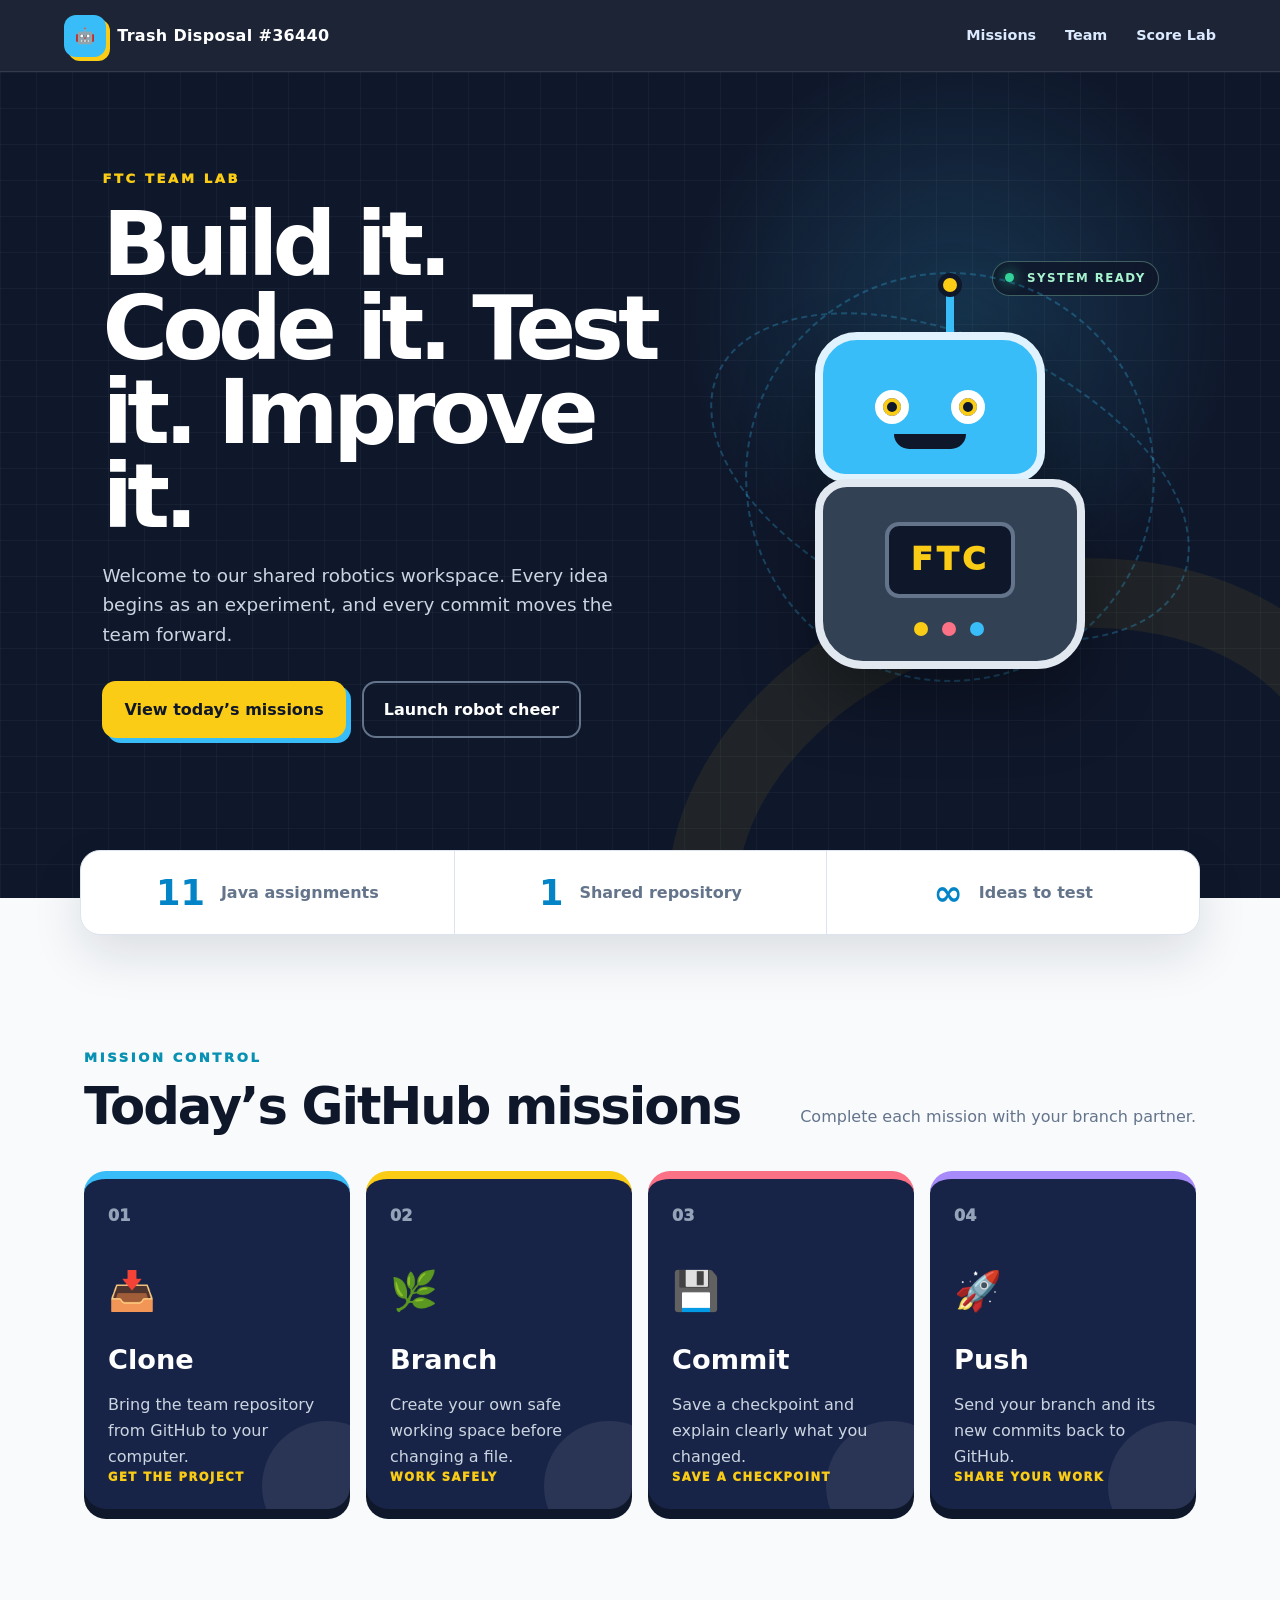
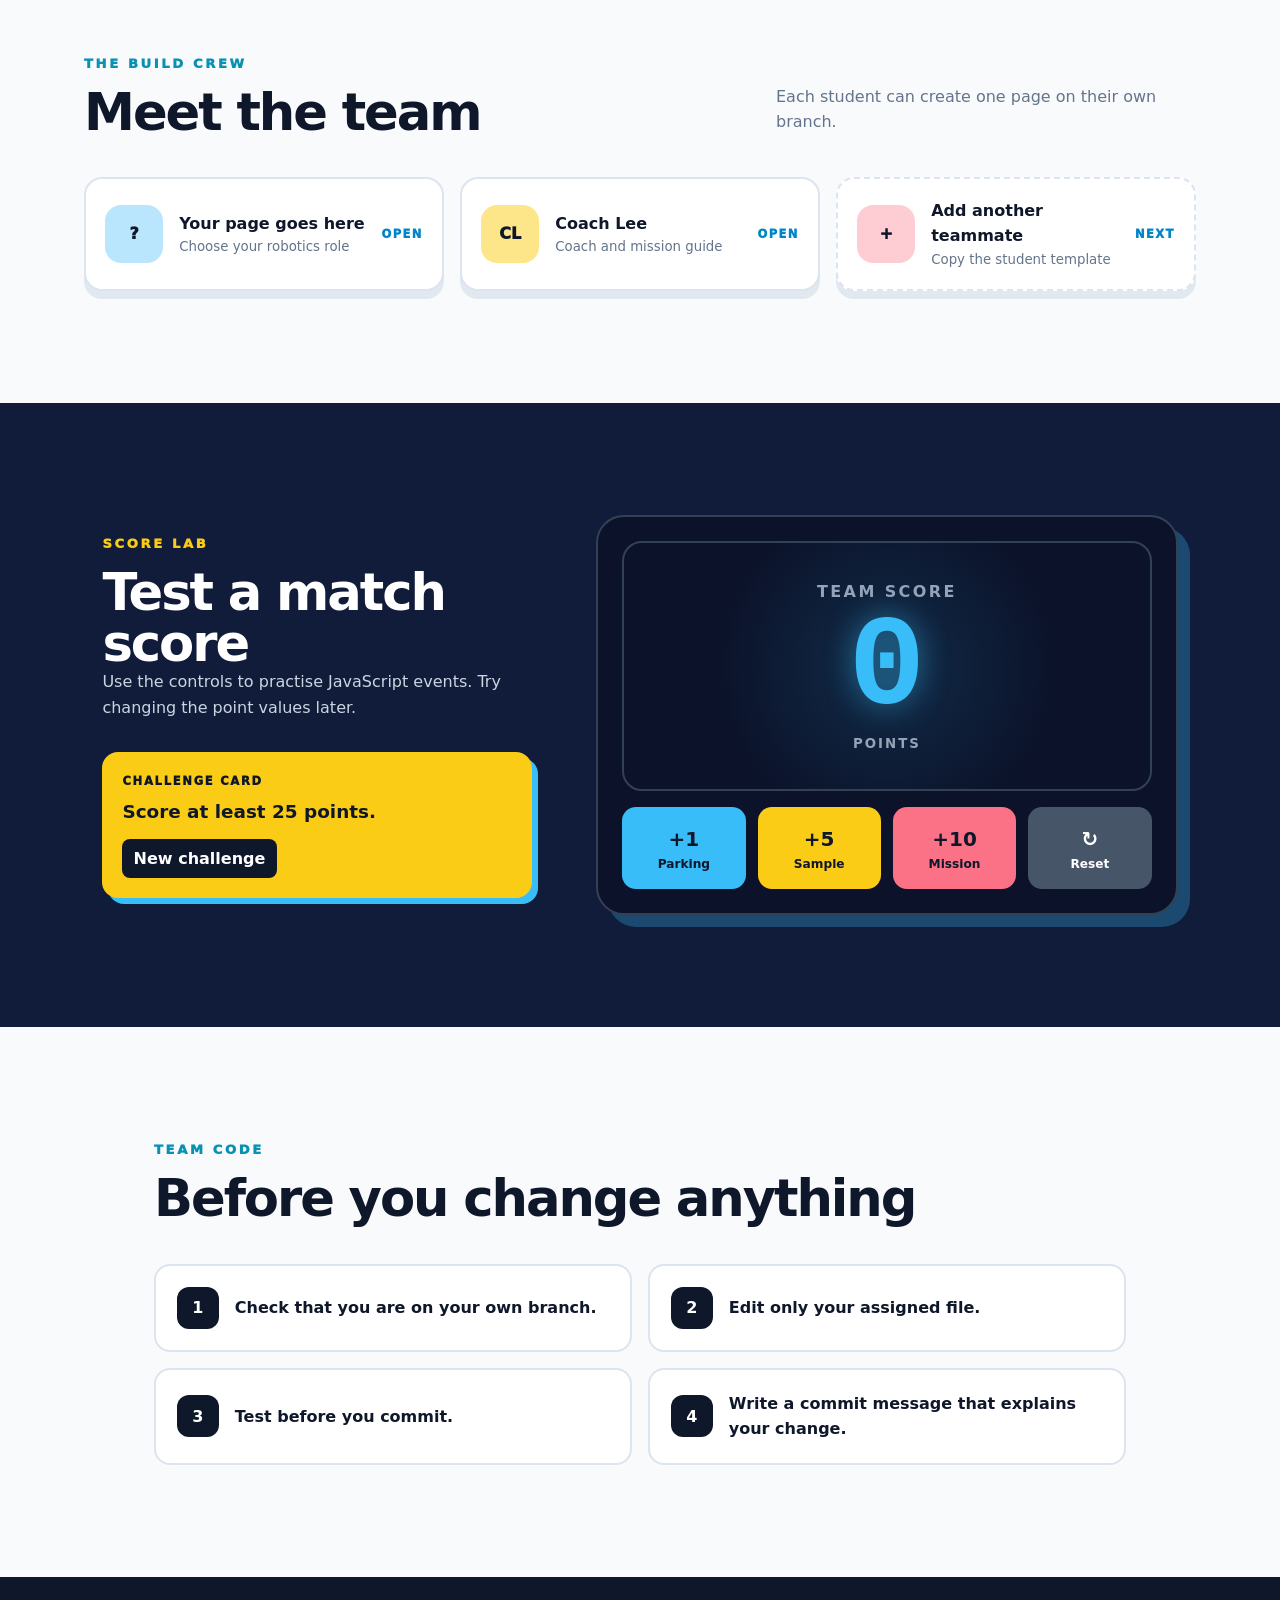
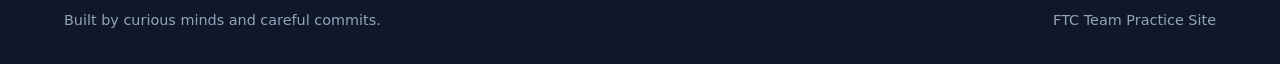
==== index.html @ a2c345aa "Added the FTC Practise website folder" ====
<!doctype html>
<html lang="en">
<head>
  <meta charset="utf-8">
  <meta name="viewport" content="width=device-width, initial-scale=1">
  <meta name="description" content="A playful practice website for an FTC robotics team learning GitHub together.">
  <title>Trash Disposal #36440 | FTC Team Lab</title>
  <link rel="icon" type="image/svg+xml" href="data:image/svg+xml,%3Csvg xmlns='http://www.w3.org/2000/svg' viewBox='0 0 64 64'%3E%3Crect width='64' height='64' rx='14' fill='%230f172a'/%3E%3Crect x='14' y='18' width='36' height='30' rx='8' fill='%2338bdf8'/%3E%3Ccircle cx='25' cy='32' r='4' fill='%230f172a'/%3E%3Ccircle cx='39' cy='32' r='4' fill='%230f172a'/%3E%3Cpath d='M24 41h16M32 18V10m-5 0h10' stroke='%23facc15' stroke-width='4' stroke-linecap='round'/%3E%3C/svg%3E">
  <link rel="stylesheet" href="styles.css">
  <script src="script.js" defer></script>
</head>
<body>
  <header class="site-header">
    <a class="brand" href="#top" aria-label="Trash Disposal #36440 home">
      <span class="brand-icon" aria-hidden="true">🤖</span>
      <span>Trash Disposal #36440</span>
    </a>
    <nav aria-label="Main navigation">
      <a href="#missions">Missions</a>
      <a href="#team">Team</a>
      <a href="#score-lab">Score Lab</a>
    </nav>
  </header>

  <main id="top">
    <section class="hero">
      <div class="hero-copy">
        <p class="eyebrow">FTC TEAM LAB</p>
        <h1>Build it. Code it. Test it. Improve it.</h1>
        <p class="hero-text">Welcome to our shared robotics workspace. Every idea begins as an experiment, and every commit moves the team forward.</p>
        <div class="hero-actions">
          <a class="button primary" href="#missions">View today’s missions</a>
          <button class="button secondary" id="spark-button" type="button">Launch robot cheer</button>
        </div>
        <p id="cheer" class="cheer" aria-live="polite"></p>
      </div>

      <div class="robot-stage" aria-label="Friendly robot display">
        <div class="status-pill"><span></span> SYSTEM READY</div>
        <div class="robot" aria-hidden="true">
          <div class="antenna"><i></i></div>
          <div class="robot-head">
            <b></b><b></b>
            <span></span>
          </div>
          <div class="robot-body">
            <div class="robot-screen">FTC</div>
            <i></i><i></i><i></i>
          </div>
        </div>
        <div class="orbit orbit-one"></div>
        <div class="orbit orbit-two"></div>
      </div>
    </section>

    <section class="dashboard" aria-label="Team progress">
      <article><strong>11</strong><span>Java assignments</span></article>
      <article><strong>1</strong><span>Shared repository</span></article>
      <article><strong>∞</strong><span>Ideas to test</span></article>
    </section>

    <section class="section" id="missions">
      <div class="section-heading">
        <div>
          <p class="eyebrow">MISSION CONTROL</p>
          <h2>Today’s GitHub missions</h2>
        </div>
        <p>Complete each mission with your branch partner.</p>
      </div>

      <div class="mission-grid">
        <article class="mission-card cyan">
          <span class="mission-number">01</span>
          <div class="mission-icon" aria-hidden="true">📥</div>
          <h3>Clone</h3>
          <p>Bring the team repository from GitHub to your computer.</p>
          <span class="mission-tag">GET THE PROJECT</span>
        </article>
        <article class="mission-card yellow">
          <span class="mission-number">02</span>
          <div class="mission-icon" aria-hidden="true">🌿</div>
          <h3>Branch</h3>
          <p>Create your own safe working space before changing a file.</p>
          <span class="mission-tag">WORK SAFELY</span>
        </article>
        <article class="mission-card coral">
          <span class="mission-number">03</span>
          <div class="mission-icon" aria-hidden="true">💾</div>
          <h3>Commit</h3>
          <p>Save a checkpoint and explain clearly what you changed.</p>
          <span class="mission-tag">SAVE A CHECKPOINT</span>
        </article>
        <article class="mission-card purple">
          <span class="mission-number">04</span>
          <div class="mission-icon" aria-hidden="true">🚀</div>
          <h3>Push</h3>
          <p>Send your branch and its new commits back to GitHub.</p>
          <span class="mission-tag">SHARE YOUR WORK</span>
        </article>
      </div>
    </section>

    <section class="section team-section" id="team">
      <div class="section-heading">
        <div>
          <p class="eyebrow">THE BUILD CREW</p>
          <h2>Meet the team</h2>
        </div>
        <p>Each student can create one page on their own branch.</p>
      </div>

      <div class="team-grid">
        <a class="team-card" href="team/student_template.html">
          <span class="avatar blue">?</span>
          <span><strong>Your page goes here</strong><small>Choose your robotics role</small></span>
          <span class="view">OPEN</span>
        </a>
        <a class="team-card" href="team/coach_lee.html">
          <span class="avatar gold">CL</span>
          <span><strong>Coach Lee</strong><small>Coach and mission guide</small></span>
          <span class="view">OPEN</span>
        </a>
        <article class="team-card locked">
          <span class="avatar coral">+</span>
          <span><strong>Add another teammate</strong><small>Copy the student template</small></span>
          <span class="view">NEXT</span>
        </article>
      </div>
    </section>

    <section class="section score-section" id="score-lab">
      <div class="score-copy">
        <p class="eyebrow">SCORE LAB</p>
        <h2>Test a match score</h2>
        <p>Use the controls to practise JavaScript events. Try changing the point values later.</p>
        <div class="challenge-box">
          <span>CHALLENGE CARD</span>
          <strong id="challenge-text">Score at least 25 points.</strong>
          <button id="new-challenge" type="button">New challenge</button>
        </div>
      </div>

      <div class="score-board">
        <div class="score-display">
          <span>TEAM SCORE</span>
          <strong id="score" aria-live="polite">0</strong>
          <small>POINTS</small>
        </div>
        <div class="score-controls">
          <button type="button" data-points="1"><strong>+1</strong><span>Parking</span></button>
          <button type="button" data-points="5"><strong>+5</strong><span>Sample</span></button>
          <button type="button" data-points="10"><strong>+10</strong><span>Mission</span></button>
          <button class="reset" id="reset-score" type="button"><strong>↻</strong><span>Reset</span></button>
        </div>
      </div>
    </section>

    <section class="rules">
      <p class="eyebrow">TEAM CODE</p>
      <h2>Before you change anything</h2>
      <ol>
        <li><span>1</span>Check that you are on your own branch.</li>
        <li><span>2</span>Edit only your assigned file.</li>
        <li><span>3</span>Test before you commit.</li>
        <li><span>4</span>Write a commit message that explains your change.</li>
      </ol>
    </section>
  </main>

  <footer>
    <span>Built by curious minds and careful commits.</span>
    <span>FTC Team Practice Site</span>
  </footer>
</body>
</html>
---- styles.css ----
:root {
  --ink: #0f172a;
  --navy: #111c3a;
  --panel: #182447;
  --cyan: #38bdf8;
  --yellow: #facc15;
  --coral: #fb7185;
  --purple: #a78bfa;
  --paper: #f8fafc;
  --muted: #64748b;
  --line: #dce4ef;
  --white: #ffffff;
  --shadow: 0 20px 50px rgba(15, 23, 42, 0.12);
}

* { box-sizing: border-box; }

html { scroll-behavior: smooth; }

body {
  margin: 0;
  color: var(--ink);
  background: var(--paper);
  font-family: Inter, ui-sans-serif, system-ui, -apple-system, BlinkMacSystemFont, "Segoe UI", sans-serif;
  font-size: 1rem;
  line-height: 1.6;
}

button, a { font: inherit; }

a { color: inherit; }

button:focus-visible, a:focus-visible {
  outline: 4px solid rgba(250, 204, 21, 0.75);
  outline-offset: 4px;
}

.site-header {
  position: sticky;
  top: 0;
  z-index: 20;
  display: flex;
  align-items: center;
  justify-content: space-between;
  min-height: 72px;
  padding: 0 5vw;
  color: var(--white);
  background: rgba(15, 23, 42, 0.94);
  border-bottom: 1px solid rgba(255, 255, 255, 0.1);
  backdrop-filter: blur(16px);
}

.brand {
  display: flex;
  gap: 0.7rem;
  align-items: center;
  color: var(--white);
  font-weight: 900;
  letter-spacing: 0.02em;
  text-decoration: none;
}

.brand-icon {
  display: grid;
  width: 42px;
  height: 42px;
  place-items: center;
  background: var(--cyan);
  border-radius: 12px;
  box-shadow: 4px 4px 0 var(--yellow);
}

nav { display: flex; gap: 1.8rem; }

nav a {
  color: #dbeafe;
  font-size: 0.9rem;
  font-weight: 800;
  text-decoration: none;
}

nav a:hover { color: var(--yellow); }

.hero {
  position: relative;
  display: grid;
  grid-template-columns: minmax(0, 1.1fr) minmax(320px, 0.9fr);
  gap: 4rem;
  align-items: center;
  min-height: 680px;
  padding: 6rem 8vw 7rem;
  overflow: hidden;
  color: var(--white);
  background:
    linear-gradient(rgba(255,255,255,0.035) 1px, transparent 1px),
    linear-gradient(90deg, rgba(255,255,255,0.035) 1px, transparent 1px),
    radial-gradient(circle at 75% 30%, rgba(56, 189, 248, 0.18), transparent 25%),
    var(--ink);
  background-size: 36px 36px, 36px 36px, auto, auto;
}

.hero::after {
  content: "";
  position: absolute;
  right: -120px;
  bottom: -230px;
  width: 600px;
  height: 420px;
  border: 70px solid rgba(250, 204, 21, 0.07);
  border-radius: 50%;
  transform: rotate(-18deg);
}

.hero-copy { position: relative; z-index: 2; max-width: 720px; }

.eyebrow {
  margin: 0 0 0.8rem;
  color: #0891b2;
  font-size: 0.82rem;
  font-weight: 950;
  letter-spacing: 0.2em;
}

.hero .eyebrow { color: var(--yellow); }

h1, h2, h3, p { margin-top: 0; }

h1 {
  max-width: 820px;
  margin-bottom: 1.4rem;
  font-size: clamp(3.1rem, 7vw, 6.8rem);
  line-height: 0.94;
  letter-spacing: -0.065em;
}

.hero-text {
  max-width: 660px;
  margin-bottom: 2rem;
  color: #cbd5e1;
  font-size: 1.15rem;
}

.hero-actions { display: flex; flex-wrap: wrap; gap: 1rem; }

.button {
  display: inline-flex;
  align-items: center;
  justify-content: center;
  min-height: 52px;
  padding: 0.85rem 1.25rem;
  border: 2px solid transparent;
  border-radius: 14px;
  font-weight: 900;
  text-decoration: none;
  cursor: pointer;
  transition: transform 160ms ease, box-shadow 160ms ease;
}

.button:hover { transform: translateY(-3px); }
.button.primary { color: var(--ink); background: var(--yellow); box-shadow: 5px 5px 0 var(--cyan); }
.button.secondary { color: var(--white); background: transparent; border-color: #64748b; }

.cheer { min-height: 1.6rem; margin: 1.4rem 0 0; color: var(--cyan); font-weight: 900; }

.robot-stage {
  position: relative;
  z-index: 2;
  display: grid;
  min-height: 460px;
  place-items: center;
}

.status-pill {
  position: absolute;
  top: 3%;
  right: 4%;
  padding: 0.45rem 0.8rem;
  color: #a7f3d0;
  background: rgba(15, 23, 42, 0.8);
  border: 1px solid rgba(167, 243, 208, 0.32);
  border-radius: 999px;
  font-size: 0.74rem;
  font-weight: 900;
  letter-spacing: 0.12em;
}

.status-pill span {
  display: inline-block;
  width: 9px;
  height: 9px;
  margin-right: 0.45rem;
  background: #34d399;
  border-radius: 50%;
  box-shadow: 0 0 14px #34d399;
}

.robot { position: relative; z-index: 3; filter: drop-shadow(0 32px 35px rgba(0,0,0,0.35)); }

.antenna { position: relative; width: 8px; height: 46px; margin: 0 auto; background: var(--cyan); }
.antenna i { position: absolute; top: -13px; left: -8px; width: 24px; height: 24px; background: var(--yellow); border: 5px solid var(--ink); border-radius: 50%; }

.robot-head {
  position: relative;
  display: flex;
  gap: 42px;
  align-items: center;
  justify-content: center;
  width: 230px;
  height: 150px;
  background: var(--cyan);
  border: 8px solid #e0f2fe;
  border-radius: 42px 42px 30px 30px;
}

.robot-head b { width: 34px; height: 34px; background: var(--ink); border: 8px solid var(--white); border-radius: 50%; box-shadow: inset 0 0 0 4px var(--yellow); }
.robot-head span { position: absolute; bottom: 25px; width: 72px; height: 15px; background: var(--ink); border-radius: 0 0 16px 16px; }

.robot-body {
  position: relative;
  width: 270px;
  height: 190px;
  margin: -3px auto 0;
  padding-top: 35px;
  background: #334155;
  border: 8px solid #e2e8f0;
  border-radius: 32px 32px 48px 48px;
}

.robot-screen {
  display: grid;
  width: 130px;
  height: 76px;
  margin: 0 auto 20px;
  place-items: center;
  color: var(--yellow);
  background: var(--ink);
  border: 4px solid #64748b;
  border-radius: 14px;
  font-size: 2rem;
  font-weight: 950;
  letter-spacing: 0.12em;
}

.robot-body i { display: inline-block; width: 14px; height: 14px; margin: 0 7px; background: var(--coral); border-radius: 50%; }
.robot-body i:first-of-type { margin-left: 91px; background: var(--yellow); }
.robot-body i:last-of-type { background: var(--cyan); }

.orbit { position: absolute; border: 2px dashed rgba(56, 189, 248, 0.28); border-radius: 50%; }
.orbit-one { width: 410px; height: 410px; animation: spin 18s linear infinite; }
.orbit-two { width: 510px; height: 280px; transform: rotate(24deg); animation: spinReverse 22s linear infinite; }

@keyframes spin { to { transform: rotate(360deg); } }
@keyframes spinReverse { to { transform: rotate(-336deg); } }

.dashboard {
  position: relative;
  z-index: 5;
  display: grid;
  grid-template-columns: repeat(3, 1fr);
  max-width: 1120px;
  margin: -48px auto 0;
  background: var(--white);
  border: 1px solid var(--line);
  border-radius: 20px;
  box-shadow: var(--shadow);
}

.dashboard article { display: flex; gap: 1rem; align-items: center; justify-content: center; padding: 1.5rem; }
.dashboard article + article { border-left: 1px solid var(--line); }
.dashboard strong { color: #0284c7; font-size: 2.2rem; line-height: 1; }
.dashboard span { color: var(--muted); font-weight: 750; }

.section { max-width: 1240px; margin: 0 auto; padding: 7rem 5vw; }

.section-heading { display: flex; gap: 2rem; align-items: end; justify-content: space-between; margin-bottom: 2.4rem; }
.section-heading h2, .score-copy h2, .rules h2 { margin-bottom: 0; font-size: clamp(2.2rem, 4vw, 3.5rem); line-height: 1; letter-spacing: -0.04em; }
.section-heading > p { max-width: 420px; margin-bottom: 0.2rem; color: var(--muted); }

.mission-grid { display: grid; grid-template-columns: repeat(4, 1fr); gap: 1rem; }
.mission-card { position: relative; min-height: 330px; padding: 1.5rem; overflow: hidden; color: var(--white); background: var(--panel); border-radius: 22px; box-shadow: 0 10px 0 var(--ink); transition: transform 180ms ease; }
.mission-card:hover { transform: translateY(-8px); }
.mission-card::after { content: ""; position: absolute; right: -42px; bottom: -42px; width: 130px; height: 130px; background: currentColor; border-radius: 50%; opacity: 0.08; }
.mission-card.cyan { border-top: 8px solid var(--cyan); }
.mission-card.yellow { border-top: 8px solid var(--yellow); }
.mission-card.coral { border-top: 8px solid var(--coral); }
.mission-card.purple { border-top: 8px solid var(--purple); }
.mission-number { color: #94a3b8; font-weight: 950; }
.mission-icon { margin: 2rem 0 1rem; font-size: 2.4rem; }
.mission-card h3 { margin-bottom: 0.7rem; font-size: 1.7rem; }
.mission-card p { color: #cbd5e1; }
.mission-tag { position: absolute; bottom: 1.4rem; left: 1.5rem; color: var(--yellow); font-size: 0.72rem; font-weight: 950; letter-spacing: 0.13em; }

.team-section { padding-top: 2rem; }
.team-grid { display: grid; grid-template-columns: repeat(3, 1fr); gap: 1rem; }
.team-card { display: flex; gap: 1rem; align-items: center; min-height: 110px; padding: 1.2rem; color: var(--ink); background: var(--white); border: 2px solid var(--line); border-radius: 18px; text-decoration: none; box-shadow: 0 8px 0 #e2e8f0; transition: border 160ms ease, transform 160ms ease; }
a.team-card:hover { border-color: var(--cyan); transform: translateY(-5px); }
.avatar { display: grid; flex: 0 0 58px; width: 58px; height: 58px; place-items: center; color: var(--ink); border-radius: 16px; font-weight: 950; }
.avatar.blue { background: #bae6fd; }
.avatar.gold { background: #fde68a; }
.avatar.coral { background: #fecdd3; }
.team-card strong, .team-card small { display: block; }
.team-card small { color: var(--muted); }
.view { margin-left: auto; color: #0284c7; font-size: 0.72rem; font-weight: 950; letter-spacing: 0.12em; }
.locked { border-style: dashed; }

.score-section { display: grid; grid-template-columns: 0.85fr 1.15fr; gap: 4rem; align-items: center; max-width: none; padding: 7rem 8vw; color: var(--white); background: var(--navy); }
.score-copy > p:not(.eyebrow) { max-width: 520px; color: #cbd5e1; }
.score-copy .eyebrow { color: var(--yellow); }
.challenge-box { max-width: 480px; margin-top: 2rem; padding: 1.25rem; color: var(--ink); background: var(--yellow); border-radius: 16px; box-shadow: 6px 6px 0 var(--cyan); }
.challenge-box span, .challenge-box strong { display: block; }
.challenge-box span { font-size: 0.72rem; font-weight: 950; letter-spacing: 0.15em; }
.challenge-box strong { margin: 0.4rem 0 0.8rem; font-size: 1.15rem; }
.challenge-box button { padding: 0.4rem 0.7rem; color: var(--white); background: var(--ink); border: 0; border-radius: 8px; font-weight: 850; cursor: pointer; }
.score-board { padding: 1.5rem; background: #0b1229; border: 2px solid #334155; border-radius: 28px; box-shadow: 12px 12px 0 rgba(56, 189, 248, 0.28); }
.score-display { display: grid; min-height: 250px; place-items: center; align-content: center; background: radial-gradient(circle, rgba(56,189,248,0.15), transparent 60%); border: 2px solid #334155; border-radius: 20px; }
.score-display span, .score-display small { color: #94a3b8; font-weight: 900; letter-spacing: 0.15em; }
.score-display strong { color: var(--cyan); font-family: ui-monospace, SFMono-Regular, Menlo, monospace; font-size: clamp(5rem, 12vw, 8rem); line-height: 1; text-shadow: 0 0 30px rgba(56, 189, 248, 0.55); }
.score-controls { display: grid; grid-template-columns: repeat(4, 1fr); gap: 0.75rem; margin-top: 1rem; }
.score-controls button { min-height: 82px; color: var(--ink); background: var(--cyan); border: 0; border-radius: 14px; cursor: pointer; transition: transform 140ms ease; }
.score-controls button:nth-child(2) { background: var(--yellow); }
.score-controls button:nth-child(3) { background: var(--coral); }
.score-controls button.reset { color: var(--white); background: #475569; }
.score-controls button:hover { transform: translateY(-4px); }
.score-controls strong, .score-controls span { display: block; }
.score-controls strong { font-size: 1.25rem; }
.score-controls span { font-size: 0.76rem; font-weight: 850; }

.rules { max-width: 1100px; margin: 0 auto; padding: 7rem 5vw; }
.rules ol { display: grid; grid-template-columns: repeat(2, 1fr); gap: 1rem; margin: 2.5rem 0 0; padding: 0; list-style: none; }
.rules li { display: flex; gap: 1rem; align-items: center; padding: 1.3rem; background: var(--white); border: 2px solid var(--line); border-radius: 16px; font-weight: 800; }
.rules li span { display: grid; flex: 0 0 42px; width: 42px; height: 42px; place-items: center; color: var(--white); background: var(--ink); border-radius: 12px; }

footer { display: flex; justify-content: space-between; padding: 2rem 5vw; color: #94a3b8; background: var(--ink); font-size: 0.9rem; }

.profile-page { min-height: 100vh; color: var(--white); background: var(--ink); }
.profile-shell { max-width: 900px; margin: 0 auto; padding: 5rem 5vw; }
.back-link { display: inline-block; margin-bottom: 3rem; color: var(--cyan); font-weight: 850; text-decoration: none; }
.profile-card { padding: clamp(2rem, 6vw, 4rem); background: var(--panel); border: 2px solid #334155; border-radius: 28px; box-shadow: 12px 12px 0 var(--cyan); }
.profile-badge { display: grid; width: 90px; height: 90px; margin-bottom: 2rem; place-items: center; color: var(--ink); background: var(--yellow); border-radius: 24px; font-size: 2rem; font-weight: 950; }
.profile-card h1 { margin-bottom: 1rem; font-size: clamp(3rem, 8vw, 5.5rem); }
.profile-card h2 { margin-top: 2rem; margin-bottom: 0.4rem; color: var(--cyan); }
.profile-card p { color: #cbd5e1; font-size: 1.08rem; }
.profile-tip { margin-top: 2.5rem; padding: 1.2rem; color: var(--ink); background: var(--yellow); border-radius: 14px; font-weight: 800; }

@media (max-width: 900px) {
  nav { display: none; }
  .hero { grid-template-columns: 1fr; padding-top: 5rem; }
  .robot-stage { min-height: 420px; }
  .dashboard { margin-right: 4vw; margin-left: 4vw; }
  .mission-grid { grid-template-columns: repeat(2, 1fr); }
  .team-grid { grid-template-columns: 1fr; }
  .score-section { grid-template-columns: 1fr; }
}

@media (max-width: 600px) {
  .site-header { padding: 0 1rem; }
  .hero { min-height: auto; padding: 4rem 1.2rem 6rem; }
  h1 { font-size: 3.4rem; }
  .robot-stage { min-height: 370px; transform: scale(0.84); }
  .dashboard { grid-template-columns: 1fr; margin-top: -32px; }
  .dashboard article + article { border-top: 1px solid var(--line); border-left: 0; }
  .section, .rules { padding: 5rem 1.2rem; }
  .section-heading { display: block; }
  .section-heading > p { margin-top: 1rem; }
  .mission-grid { grid-template-columns: 1fr; }
  .score-section { padding: 5rem 1.2rem; }
  .score-controls { grid-template-columns: repeat(2, 1fr); }
  .rules ol { grid-template-columns: 1fr; }
  footer { display: block; text-align: center; }
  footer span { display: block; margin: 0.4rem; }
}

@media (prefers-reduced-motion: reduce) {
  *, *::before, *::after { scroll-behavior: auto !important; animation: none !important; transition: none !important; }
}
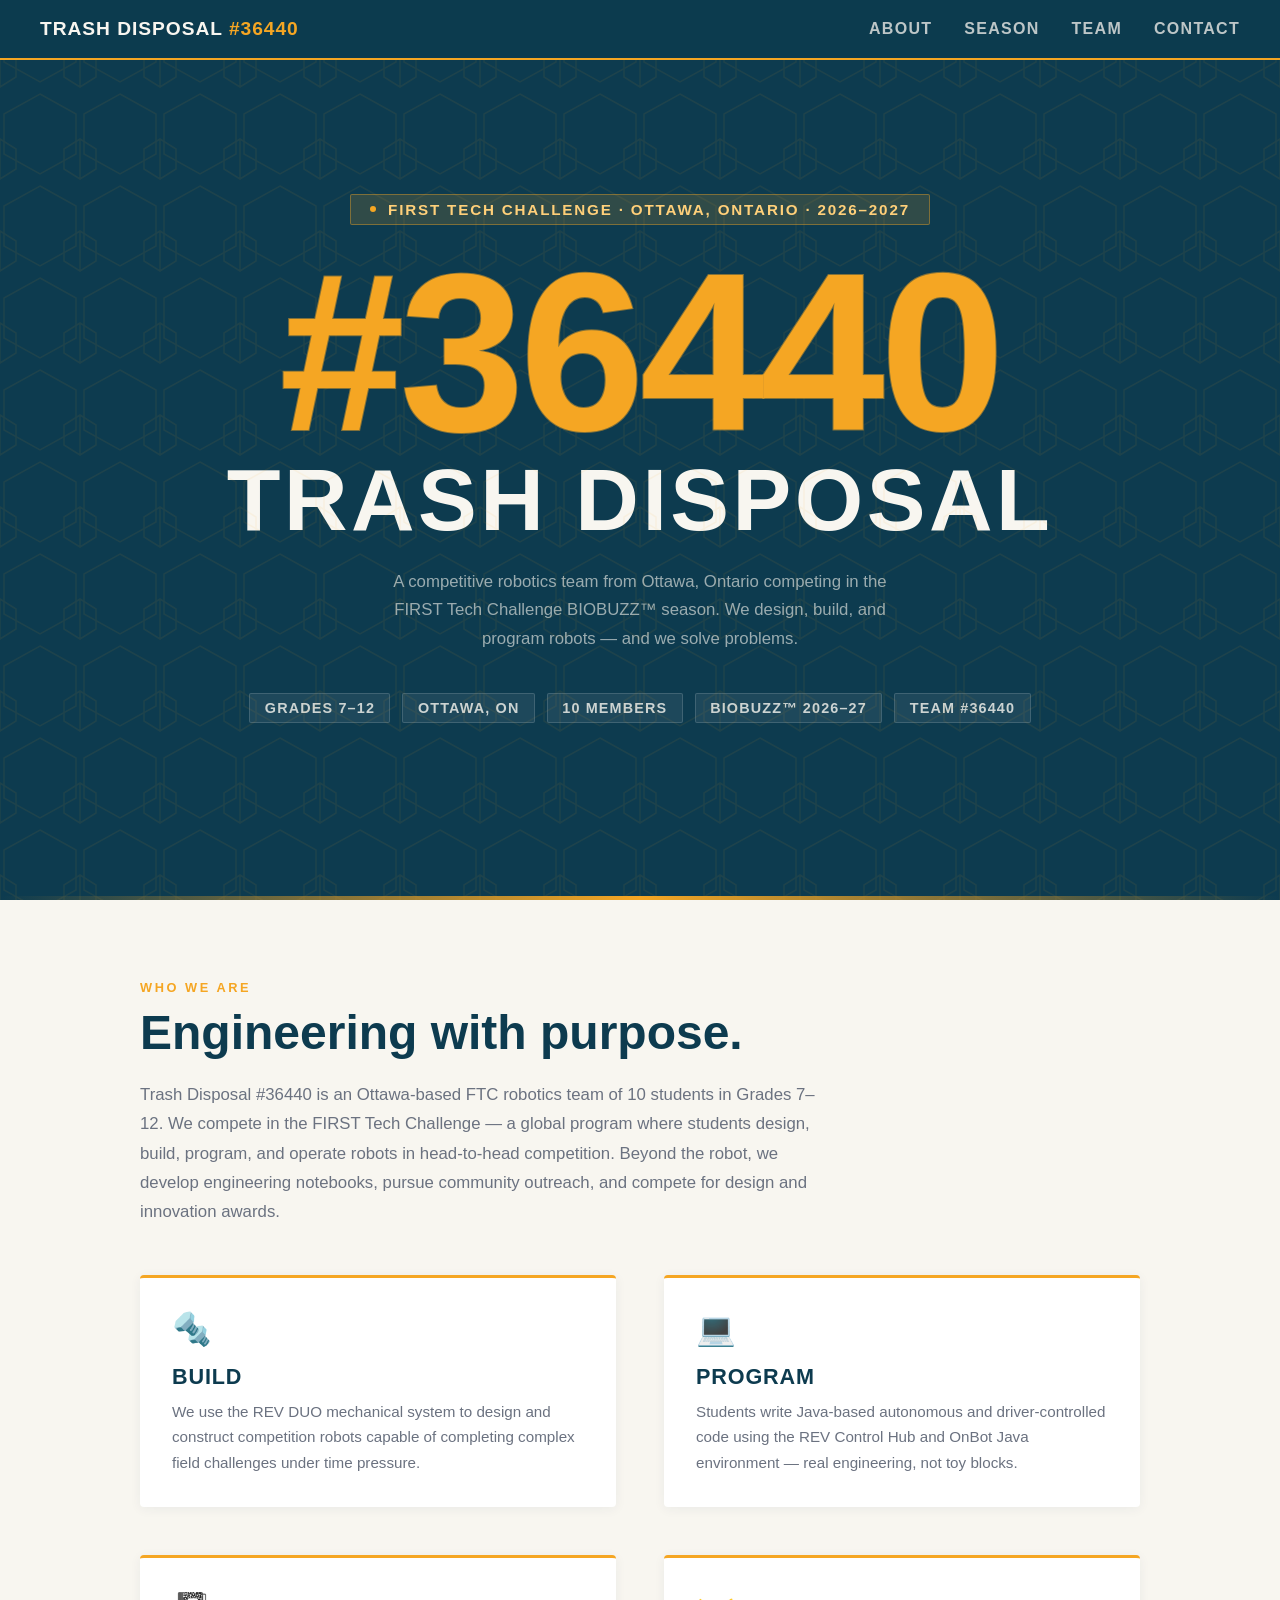
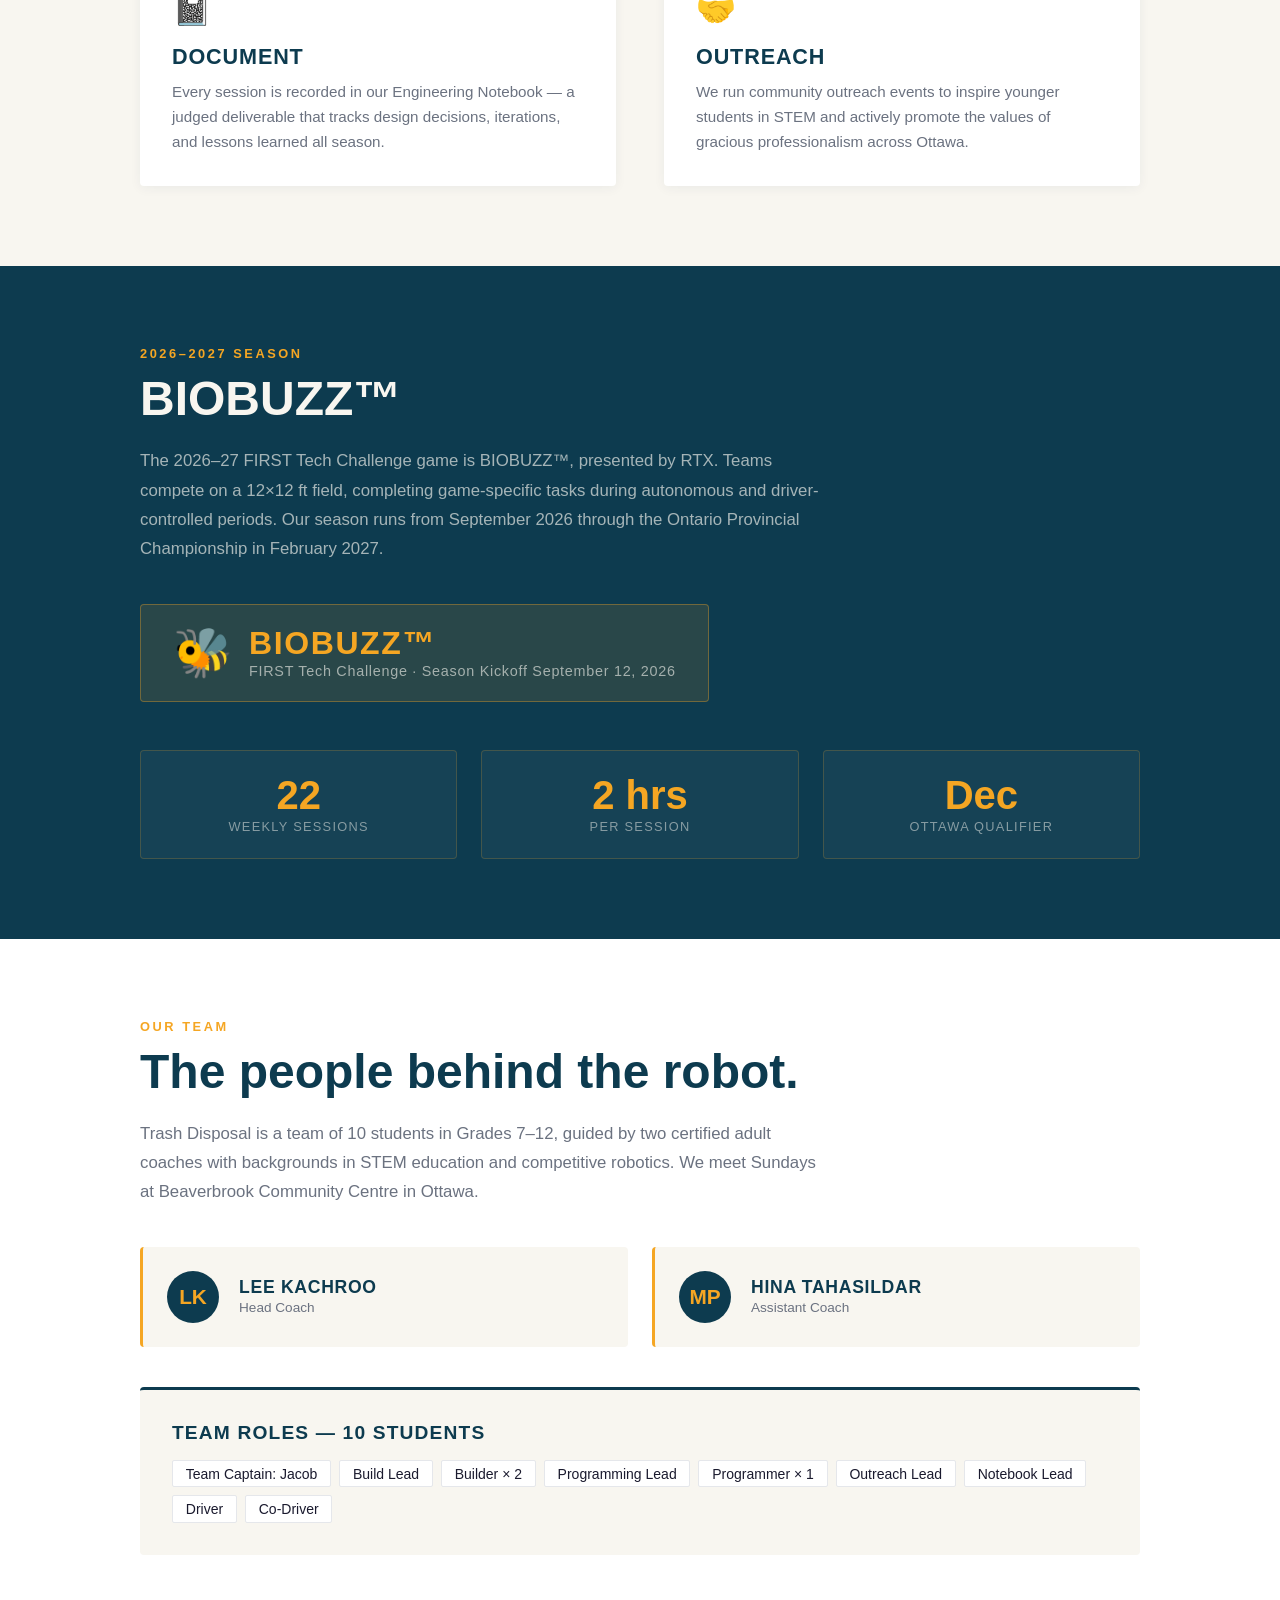
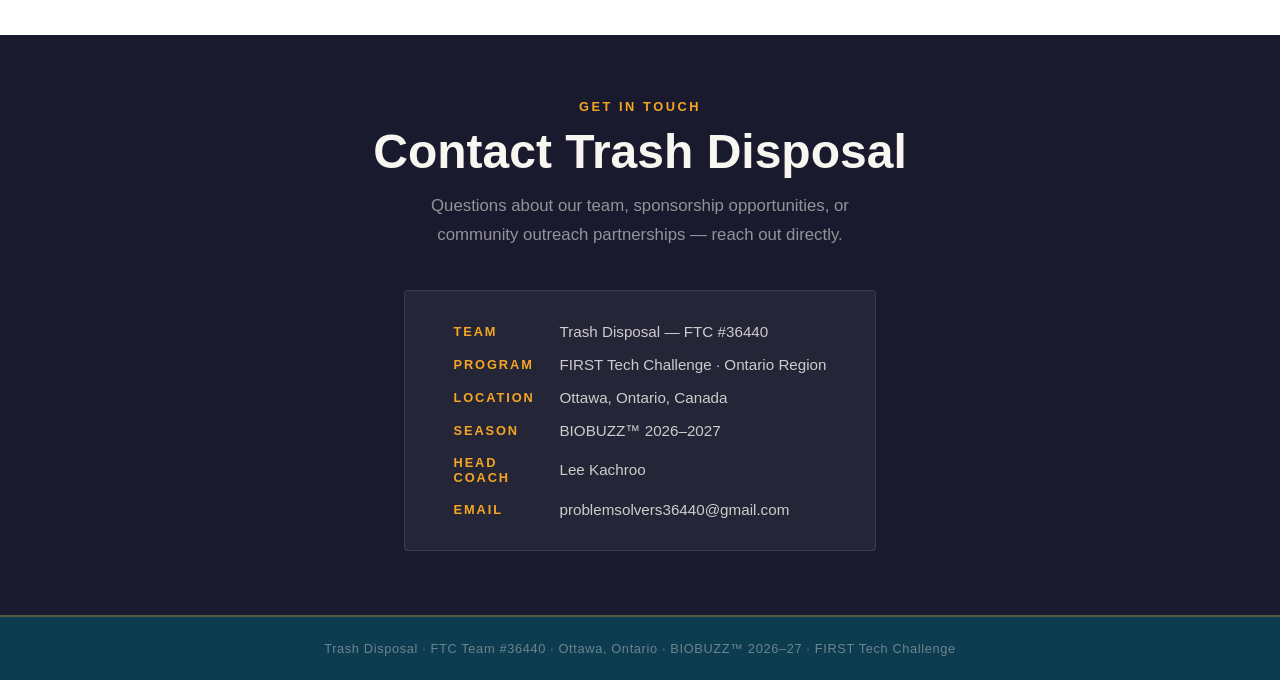
==== commit a83cd685: "Files moved to organise the actual team site Replace practice website with current team website" ====
--- a/index.html
+++ b/index.html
@@ -1,175 +1,279 @@
-<!doctype html>
+<!DOCTYPE html>
 <html lang="en">
 <head>
-  <meta charset="utf-8">
-  <meta name="viewport" content="width=device-width, initial-scale=1">
-  <meta name="description" content="A playful practice website for an FTC robotics team learning GitHub together.">
-  <title>Trash Disposal #36440 | FTC Team Lab</title>
-  <link rel="icon" type="image/svg+xml" href="data:image/svg+xml,%3Csvg xmlns='http://www.w3.org/2000/svg' viewBox='0 0 64 64'%3E%3Crect width='64' height='64' rx='14' fill='%230f172a'/%3E%3Crect x='14' y='18' width='36' height='30' rx='8' fill='%2338bdf8'/%3E%3Ccircle cx='25' cy='32' r='4' fill='%230f172a'/%3E%3Ccircle cx='39' cy='32' r='4' fill='%230f172a'/%3E%3Cpath d='M24 41h16M32 18V10m-5 0h10' stroke='%23facc15' stroke-width='4' stroke-linecap='round'/%3E%3C/svg%3E">
-  <link rel="stylesheet" href="styles.css">
-  <script src="script.js" defer></script>
+<meta charset="UTF-8">
+<meta name="viewport" content="width=device-width, initial-scale=1.0">
+<title>Trash Disposal — FTC Team #36440</title>
+<link href="https://fonts.googleapis.com/css2?family=Barlow+Condensed:wght@400;600;700;800;900&family=Inter:wght@400;500;600&display=swap" rel="stylesheet">
+<style>
+  *, *::before, *::after { box-sizing: border-box; margin: 0; padding: 0; }
+  :root {
+    --teal:#0D3B4F; --teal-mid:#0F4F6A; --amber:#F5A623; --amber-lt:#FFD07A;
+    --off-white:#F8F6F0; --charcoal:#1A1A2E; --grey:#6B7280; --grey-lt:#E5E7EB;
+  }
+  html { scroll-behavior: smooth; }
+  body { font-family:'Inter',sans-serif; background:var(--off-white); color:var(--charcoal); overflow-x:hidden; }
+
+  nav {
+    position:fixed; top:0; left:0; right:0; z-index:100;
+    background:rgba(13,59,79,0.97); backdrop-filter:blur(8px);
+    display:flex; align-items:center; justify-content:space-between;
+    padding:0 2.5rem; height:60px; border-bottom:2px solid var(--amber);
+  }
+  .nav-brand { font-family:'Barlow Condensed',sans-serif; font-weight:800; font-size:1.2rem; color:var(--off-white); letter-spacing:0.05em; text-transform:uppercase; }
+  .nav-brand span { color:var(--amber); }
+  .nav-links { display:flex; gap:2rem; list-style:none; }
+  .nav-links a { font-family:'Barlow Condensed',sans-serif; font-weight:600; font-size:1rem; color:rgba(248,246,240,0.75); text-decoration:none; letter-spacing:0.08em; text-transform:uppercase; transition:color 0.2s; }
+  .nav-links a:hover { color:var(--amber); }
+
+  .hero {
+    min-height:100vh; background:var(--teal);
+    display:flex; flex-direction:column; align-items:center; justify-content:center;
+    position:relative; overflow:hidden; padding:80px 2rem 4rem; text-align:center;
+  }
+  .hex-bg { position:absolute; inset:0; opacity:0.07; pointer-events:none; }
+  .hero::after {
+    content:''; position:absolute; bottom:0; left:0; right:0; height:4px;
+    background:linear-gradient(90deg,transparent,var(--amber),transparent);
+    animation:sweep 3s ease-in-out infinite;
+  }
+  @keyframes sweep { 0%,100%{opacity:0.4} 50%{opacity:1} }
+
+  .team-badge {
+    display:inline-flex; align-items:center; gap:0.75rem;
+    background:rgba(245,166,35,0.15); border:1px solid rgba(245,166,35,0.4);
+    border-radius:2px; padding:0.4rem 1.2rem; margin-bottom:2rem;
+    font-family:'Barlow Condensed',sans-serif; font-weight:600; font-size:0.95rem;
+    color:var(--amber-lt); letter-spacing:0.12em; text-transform:uppercase;
+  }
+  .badge-dot { width:6px; height:6px; border-radius:50%; background:var(--amber); animation:pulse 1.8s ease-in-out infinite; }
+  @keyframes pulse { 0%,100%{transform:scale(1);opacity:1} 50%{transform:scale(1.5);opacity:0.5} }
+
+  .team-number {
+    font-family:'Barlow Condensed',sans-serif; font-weight:900;
+    font-size:clamp(6rem,20vw,14rem); line-height:0.85;
+    color:transparent; -webkit-text-stroke:2px rgba(245,166,35,0.5);
+    letter-spacing:-0.02em; margin-bottom:0.5rem; position:relative;
+  }
+  .team-number::before {
+    content:attr(data-text); position:absolute; inset:0;
+    color:var(--amber); -webkit-text-stroke:0;
+    clip-path:inset(0 100% 0 0);
+    animation:fill-in 1.2s 0.3s cubic-bezier(0.16,1,0.3,1) forwards;
+  }
+  @keyframes fill-in { to{clip-path:inset(0 0% 0 0)} }
+
+  .team-name {
+    font-family:'Barlow Condensed',sans-serif; font-weight:800;
+    font-size:clamp(2.5rem,8vw,5.5rem); color:var(--off-white);
+    letter-spacing:0.04em; text-transform:uppercase; line-height:1; margin-bottom:1.5rem;
+  }
+  .hero-sub { font-size:1.05rem; color:rgba(248,246,240,0.6); max-width:520px; line-height:1.7; margin-bottom:2.5rem; }
+  .hero-tags { display:flex; flex-wrap:wrap; gap:0.75rem; justify-content:center; }
+  .tag {
+    background:rgba(255,255,255,0.07); border:1px solid rgba(255,255,255,0.15);
+    border-radius:2px; padding:0.35rem 0.9rem;
+    font-family:'Barlow Condensed',sans-serif; font-weight:600; font-size:0.9rem;
+    color:rgba(248,246,240,0.8); letter-spacing:0.08em; text-transform:uppercase;
+  }
+
+  section { padding:5rem 2rem; }
+  .container { max-width:1000px; margin:0 auto; }
+  .section-eyebrow { font-family:'Barlow Condensed',sans-serif; font-weight:700; font-size:0.8rem; color:var(--amber); letter-spacing:0.2em; text-transform:uppercase; margin-bottom:0.75rem; }
+  .section-title { font-family:'Barlow Condensed',sans-serif; font-weight:800; font-size:clamp(2rem,5vw,3rem); color:var(--teal); line-height:1.1; margin-bottom:1.25rem; }
+  .section-body { font-size:1.05rem; color:var(--grey); line-height:1.75; max-width:680px; }
+
+  .about { background:var(--off-white); }
+  .about-grid { display:grid; grid-template-columns:1fr 1fr; gap:3rem; margin-top:3rem; }
+  .about-card { background:white; border-radius:4px; border-top:3px solid var(--amber); padding:2rem; box-shadow:0 2px 12px rgba(13,59,79,0.06); }
+  .about-card-icon { font-size:2rem; margin-bottom:1rem; }
+  .about-card h3 { font-family:'Barlow Condensed',sans-serif; font-weight:700; font-size:1.35rem; color:var(--teal); margin-bottom:0.6rem; text-transform:uppercase; letter-spacing:0.04em; }
+  .about-card p { font-size:0.95rem; color:var(--grey); line-height:1.65; }
+
+  .season { background:var(--teal); }
+  .season .section-title { color:var(--off-white); }
+  .season .section-body { color:rgba(248,246,240,0.65); }
+  .biobuzz-badge {
+    display:inline-flex; align-items:center; gap:1rem;
+    background:rgba(245,166,35,0.12); border:1px solid rgba(245,166,35,0.35);
+    border-radius:4px; padding:1.25rem 2rem; margin-top:2.5rem;
+  }
+  .biobuzz-hex { font-size:3rem; }
+  .biobuzz-text strong { display:block; font-family:'Barlow Condensed',sans-serif; font-weight:900; font-size:2rem; color:var(--amber); letter-spacing:0.05em; text-transform:uppercase; }
+  .biobuzz-text span { font-size:0.9rem; color:rgba(248,246,240,0.6); letter-spacing:0.05em; }
+  .season-stats { display:grid; grid-template-columns:repeat(3,1fr); gap:1.5rem; margin-top:3rem; }
+  .stat { text-align:center; padding:1.5rem; border:1px solid rgba(245,166,35,0.2); border-radius:4px; background:rgba(255,255,255,0.04); }
+  .stat-num { font-family:'Barlow Condensed',sans-serif; font-weight:900; font-size:2.5rem; color:var(--amber); line-height:1; margin-bottom:0.25rem; }
+  .stat-label { font-size:0.8rem; color:rgba(248,246,240,0.5); letter-spacing:0.1em; text-transform:uppercase; }
+
+  .team-section { background:white; }
+  .coach-grid { display:grid; grid-template-columns:repeat(2,1fr); gap:1.5rem; margin-top:2.5rem; }
+  .coach-card { display:flex; align-items:center; gap:1.25rem; padding:1.5rem; background:var(--off-white); border-radius:4px; border-left:3px solid var(--amber); }
+  .coach-avatar { width:52px; height:52px; border-radius:50%; background:var(--teal); display:flex; align-items:center; justify-content:center; font-family:'Barlow Condensed',sans-serif; font-weight:800; font-size:1.3rem; color:var(--amber); flex-shrink:0; }
+  .coach-info strong { display:block; font-family:'Barlow Condensed',sans-serif; font-weight:700; font-size:1.1rem; color:var(--teal); text-transform:uppercase; letter-spacing:0.04em; }
+  .coach-info span { font-size:0.85rem; color:var(--grey); }
+  .members-block { margin-top:2.5rem; padding:2rem; background:var(--off-white); border-radius:4px; border-top:3px solid var(--teal); }
+  .members-block h3 { font-family:'Barlow Condensed',sans-serif; font-weight:700; font-size:1.2rem; color:var(--teal); text-transform:uppercase; letter-spacing:0.06em; margin-bottom:1rem; }
+  .member-tags { display:flex; flex-wrap:wrap; gap:0.5rem; }
+  .member-tag { background:white; border:1px solid var(--grey-lt); border-radius:2px; padding:0.3rem 0.8rem; font-size:0.875rem; color:var(--charcoal); }
+
+  .contact-section { background:var(--charcoal); text-align:center; padding:4rem 2rem; }
+  .contact-section .section-title { color:var(--off-white); margin-bottom:0.75rem; }
+  .contact-section .section-body { color:rgba(248,246,240,0.55); margin:0 auto 2.5rem; max-width:460px; }
+  .contact-details { display:inline-flex; flex-direction:column; gap:1rem; text-align:left; background:rgba(255,255,255,0.05); border:1px solid rgba(255,255,255,0.1); border-radius:4px; padding:2rem 3rem; }
+  .contact-row { display:flex; align-items:center; gap:1rem; }
+  .contact-label { font-family:'Barlow Condensed',sans-serif; font-weight:700; font-size:0.8rem; color:var(--amber); letter-spacing:0.15em; text-transform:uppercase; width:90px; flex-shrink:0; }
+  .contact-value { font-size:0.95rem; color:rgba(248,246,240,0.8); }
+
+  footer { background:var(--teal); border-top:2px solid rgba(245,166,35,0.3); text-align:center; padding:1.5rem; font-size:0.8rem; color:rgba(248,246,240,0.4); letter-spacing:0.05em; }
+
+  @media(max-width:680px) {
+    .nav-links{display:none}
+    .about-grid,.coach-grid,.season-stats{grid-template-columns:1fr}
+    .contact-details{padding:1.5rem}
+  }
+</style>
 </head>
 <body>
-  <header class="site-header">
-    <a class="brand" href="#top" aria-label="Trash Disposal #36440 home">
-      <span class="brand-icon" aria-hidden="true">🤖</span>
-      <span>Trash Disposal #36440</span>
-    </a>
-    <nav aria-label="Main navigation">
-      <a href="#missions">Missions</a>
-      <a href="#team">Team</a>
-      <a href="#score-lab">Score Lab</a>
-    </nav>
-  </header>
-
-  <main id="top">
-    <section class="hero">
-      <div class="hero-copy">
-        <p class="eyebrow">FTC TEAM LAB</p>
-        <h1>Build it. Code it. Test it. Improve it.</h1>
-        <p class="hero-text">Welcome to our shared robotics workspace. Every idea begins as an experiment, and every commit moves the team forward.</p>
-        <div class="hero-actions">
-          <a class="button primary" href="#missions">View today’s missions</a>
-          <button class="button secondary" id="spark-button" type="button">Launch robot cheer</button>
+
+<nav>
+  <div class="nav-brand">Trash Disposal <span>#36440</span></div>
+  <ul class="nav-links">
+    <li><a href="#about">About</a></li>
+    <li><a href="#season">Season</a></li>
+    <li><a href="#team">Team</a></li>
+    <li><a href="#contact">Contact</a></li>
+  </ul>
+</nav>
+
+<section class="hero">
+  <svg class="hex-bg" xmlns="http://www.w3.org/2000/svg" width="100%" height="100%">
+    <defs>
+      <pattern id="hex" x="0" y="0" width="80" height="92" patternUnits="userSpaceOnUse">
+        <polygon points="40,2 76,22 76,62 40,82 4,62 4,22" fill="none" stroke="#F5A623" stroke-width="1.5"/>
+        <polygon points="0,47 16,57 16,77 0,87" fill="none" stroke="#F5A623" stroke-width="1.5"/>
+        <polygon points="80,47 64,57 64,77 80,87" fill="none" stroke="#F5A623" stroke-width="1.5"/>
+      </pattern>
+    </defs>
+    <rect width="100%" height="100%" fill="url(#hex)"/>
+  </svg>
+  <div class="team-badge"><span class="badge-dot"></span>FIRST Tech Challenge · Ottawa, Ontario · 2026–2027</div>
+  <div class="team-number" data-text="#36440">#36440</div>
+  <h1 class="team-name">Trash Disposal</h1>
+  <p class="hero-sub">A competitive robotics team from Ottawa, Ontario competing in the FIRST Tech Challenge BIOBUZZ™ season. We design, build, and program robots — and we solve problems.</p>
+  <div class="hero-tags">
+    <span class="tag">Grades 7–12</span>
+    <span class="tag">Ottawa, ON</span>
+    <span class="tag">10 Members</span>
+    <span class="tag">BIOBUZZ™ 2026–27</span>
+    <span class="tag">Team #36440</span>
+  </div>
+</section>
+
+<section class="about" id="about">
+  <div class="container">
+    <p class="section-eyebrow">Who We Are</p>
+    <h2 class="section-title">Engineering with purpose.</h2>
+    <p class="section-body">Trash Disposal #36440 is an Ottawa-based FTC robotics team of 10 students in Grades 7–12. We compete in the FIRST Tech Challenge — a global program where students design, build, program, and operate robots in head-to-head competition. Beyond the robot, we develop engineering notebooks, pursue community outreach, and compete for design and innovation awards.</p>
+    <div class="about-grid">
+      <div class="about-card">
+        <div class="about-card-icon">🔩</div>
+        <h3>Build</h3>
+        <p>We use the REV DUO mechanical system to design and construct competition robots capable of completing complex field challenges under time pressure.</p>
+      </div>
+      <div class="about-card">
+        <div class="about-card-icon">💻</div>
+        <h3>Program</h3>
+        <p>Students write Java-based autonomous and driver-controlled code using the REV Control Hub and OnBot Java environment — real engineering, not toy blocks.</p>
+      </div>
+      <div class="about-card">
+        <div class="about-card-icon">📓</div>
+        <h3>Document</h3>
+        <p>Every session is recorded in our Engineering Notebook — a judged deliverable that tracks design decisions, iterations, and lessons learned all season.</p>
+      </div>
+      <div class="about-card">
+        <div class="about-card-icon">🤝</div>
+        <h3>Outreach</h3>
+        <p>We run community outreach events to inspire younger students in STEM and actively promote the values of gracious professionalism across Ottawa.</p>
+      </div>
+    </div>
+  </div>
+</section>
+
+<section class="season" id="season">
+  <div class="container">
+    <p class="section-eyebrow">2026–2027 Season</p>
+    <h2 class="section-title">BIOBUZZ™</h2>
+    <p class="section-body">The 2026–27 FIRST Tech Challenge game is BIOBUZZ™, presented by RTX. Teams compete on a 12×12 ft field, completing game-specific tasks during autonomous and driver-controlled periods. Our season runs from September 2026 through the Ontario Provincial Championship in February 2027.</p>
+    <div class="biobuzz-badge">
+      <div class="biobuzz-hex">🐝</div>
+      <div class="biobuzz-text">
+        <strong>BIOBUZZ™</strong>
+        <span>FIRST Tech Challenge · Season Kickoff September 12, 2026</span>
+      </div>
+    </div>
+    <div class="season-stats">
+      <div class="stat"><div class="stat-num">22</div><div class="stat-label">Weekly Sessions</div></div>
+      <div class="stat"><div class="stat-num">2 hrs</div><div class="stat-label">Per Session</div></div>
+      <div class="stat"><div class="stat-num">Dec</div><div class="stat-label">Ottawa Qualifier</div></div>
+    </div>
+  </div>
+</section>
+
+<section class="team-section" id="team">
+  <div class="container">
+    <p class="section-eyebrow">Our Team</p>
+    <h2 class="section-title">The people behind the robot.</h2>
+    <p class="section-body">Trash Disposal is a team of 10 students in Grades 7–12, guided by two certified adult coaches with backgrounds in STEM education and competitive robotics. We meet Sundays at Beaverbrook Community Centre in Ottawa.</p>
+    <div class="coach-grid">
+      <div class="coach-card">
+        <div class="coach-avatar">LK</div>
+        <div class="coach-info">
+          <strong>Lee Kachroo</strong>
+          <span>Head Coach</span>
         </div>
-        <p id="cheer" class="cheer" aria-live="polite"></p>
-      </div>
-
-      <div class="robot-stage" aria-label="Friendly robot display">
-        <div class="status-pill"><span></span> SYSTEM READY</div>
-        <div class="robot" aria-hidden="true">
-          <div class="antenna"><i></i></div>
-          <div class="robot-head">
-            <b></b><b></b>
-            <span></span>
-          </div>
-          <div class="robot-body">
-            <div class="robot-screen">FTC</div>
-            <i></i><i></i><i></i>
-          </div>
+      </div>
+      <div class="coach-card">
+        <div class="coach-avatar">MP</div>
+        <div class="coach-info">
+          <strong>Hina Tahasildar</strong>
+          <span>Assistant Coach</span>
         </div>
-        <div class="orbit orbit-one"></div>
-        <div class="orbit orbit-two"></div>
-      </div>
-    </section>
-
-    <section class="dashboard" aria-label="Team progress">
-      <article><strong>11</strong><span>Java assignments</span></article>
-      <article><strong>1</strong><span>Shared repository</span></article>
-      <article><strong>∞</strong><span>Ideas to test</span></article>
-    </section>
-
-    <section class="section" id="missions">
-      <div class="section-heading">
-        <div>
-          <p class="eyebrow">MISSION CONTROL</p>
-          <h2>Today’s GitHub missions</h2>
-        </div>
-        <p>Complete each mission with your branch partner.</p>
-      </div>
-
-      <div class="mission-grid">
-        <article class="mission-card cyan">
-          <span class="mission-number">01</span>
-          <div class="mission-icon" aria-hidden="true">📥</div>
-          <h3>Clone</h3>
-          <p>Bring the team repository from GitHub to your computer.</p>
-          <span class="mission-tag">GET THE PROJECT</span>
-        </article>
-        <article class="mission-card yellow">
-          <span class="mission-number">02</span>
-          <div class="mission-icon" aria-hidden="true">🌿</div>
-          <h3>Branch</h3>
-          <p>Create your own safe working space before changing a file.</p>
-          <span class="mission-tag">WORK SAFELY</span>
-        </article>
-        <article class="mission-card coral">
-          <span class="mission-number">03</span>
-          <div class="mission-icon" aria-hidden="true">💾</div>
-          <h3>Commit</h3>
-          <p>Save a checkpoint and explain clearly what you changed.</p>
-          <span class="mission-tag">SAVE A CHECKPOINT</span>
-        </article>
-        <article class="mission-card purple">
-          <span class="mission-number">04</span>
-          <div class="mission-icon" aria-hidden="true">🚀</div>
-          <h3>Push</h3>
-          <p>Send your branch and its new commits back to GitHub.</p>
-          <span class="mission-tag">SHARE YOUR WORK</span>
-        </article>
-      </div>
-    </section>
-
-    <section class="section team-section" id="team">
-      <div class="section-heading">
-        <div>
-          <p class="eyebrow">THE BUILD CREW</p>
-          <h2>Meet the team</h2>
-        </div>
-        <p>Each student can create one page on their own branch.</p>
-      </div>
-
-      <div class="team-grid">
-        <a class="team-card" href="team/student_template.html">
-          <span class="avatar blue">?</span>
-          <span><strong>Your page goes here</strong><small>Choose your robotics role</small></span>
-          <span class="view">OPEN</span>
-        </a>
-        <a class="team-card" href="team/coach_lee.html">
-          <span class="avatar gold">CL</span>
-          <span><strong>Coach Lee</strong><small>Coach and mission guide</small></span>
-          <span class="view">OPEN</span>
-        </a>
-        <article class="team-card locked">
-          <span class="avatar coral">+</span>
-          <span><strong>Add another teammate</strong><small>Copy the student template</small></span>
-          <span class="view">NEXT</span>
-        </article>
-      </div>
-    </section>
-
-    <section class="section score-section" id="score-lab">
-      <div class="score-copy">
-        <p class="eyebrow">SCORE LAB</p>
-        <h2>Test a match score</h2>
-        <p>Use the controls to practise JavaScript events. Try changing the point values later.</p>
-        <div class="challenge-box">
-          <span>CHALLENGE CARD</span>
-          <strong id="challenge-text">Score at least 25 points.</strong>
-          <button id="new-challenge" type="button">New challenge</button>
-        </div>
-      </div>
-
-      <div class="score-board">
-        <div class="score-display">
-          <span>TEAM SCORE</span>
-          <strong id="score" aria-live="polite">0</strong>
-          <small>POINTS</small>
-        </div>
-        <div class="score-controls">
-          <button type="button" data-points="1"><strong>+1</strong><span>Parking</span></button>
-          <button type="button" data-points="5"><strong>+5</strong><span>Sample</span></button>
-          <button type="button" data-points="10"><strong>+10</strong><span>Mission</span></button>
-          <button class="reset" id="reset-score" type="button"><strong>↻</strong><span>Reset</span></button>
-        </div>
-      </div>
-    </section>
-
-    <section class="rules">
-      <p class="eyebrow">TEAM CODE</p>
-      <h2>Before you change anything</h2>
-      <ol>
-        <li><span>1</span>Check that you are on your own branch.</li>
-        <li><span>2</span>Edit only your assigned file.</li>
-        <li><span>3</span>Test before you commit.</li>
-        <li><span>4</span>Write a commit message that explains your change.</li>
-      </ol>
-    </section>
-  </main>
-
-  <footer>
-    <span>Built by curious minds and careful commits.</span>
-    <span>FTC Team Practice Site</span>
-  </footer>
+      </div>
+    </div>
+    <div class="members-block">
+      <h3>Team Roles — 10 Students</h3>
+      <div class="member-tags">
+        <span class="member-tag">Team Captain: Jacob</span>
+        <span class="member-tag">Build Lead</span>
+        <span class="member-tag">Builder × 2</span>
+        <span class="member-tag">Programming Lead</span>
+        <span class="member-tag">Programmer × 1</span>
+        <span class="member-tag">Outreach Lead</span>
+        <span class="member-tag">Notebook Lead</span>
+        <span class="member-tag">Driver</span>
+        <span class="member-tag">Co-Driver</span>
+      </div>
+    </div>
+  </div>
+</section>
+
+<section class="contact-section" id="contact">
+  <div class="container">
+    <p class="section-eyebrow">Get in Touch</p>
+    <h2 class="section-title">Contact Trash Disposal</h2>
+    <p class="section-body">Questions about our team, sponsorship opportunities, or community outreach partnerships — reach out directly.</p>
+    <div class="contact-details">
+      <div class="contact-row"><span class="contact-label">Team</span><span class="contact-value">Trash Disposal — FTC #36440</span></div>
+      <div class="contact-row"><span class="contact-label">Program</span><span class="contact-value">FIRST Tech Challenge · Ontario Region</span></div>
+      <div class="contact-row"><span class="contact-label">Location</span><span class="contact-value">Ottawa, Ontario, Canada</span></div>
+      <div class="contact-row"><span class="contact-label">Season</span><span class="contact-value">BIOBUZZ™ 2026–2027</span></div>
+      <div class="contact-row"><span class="contact-label">Head Coach</span><span class="contact-value">Lee Kachroo</span></div>
+      <div class="contact-row"><span class="contact-label">Email</span><span class="contact-value">problemsolvers36440@gmail.com</span></div>
+    </div>
+  </div>
+</section>
+
+<footer>Trash Disposal · FTC Team #36440 · Ottawa, Ontario · BIOBUZZ™ 2026–27 · FIRST Tech Challenge</footer>
 </body>
 </html>
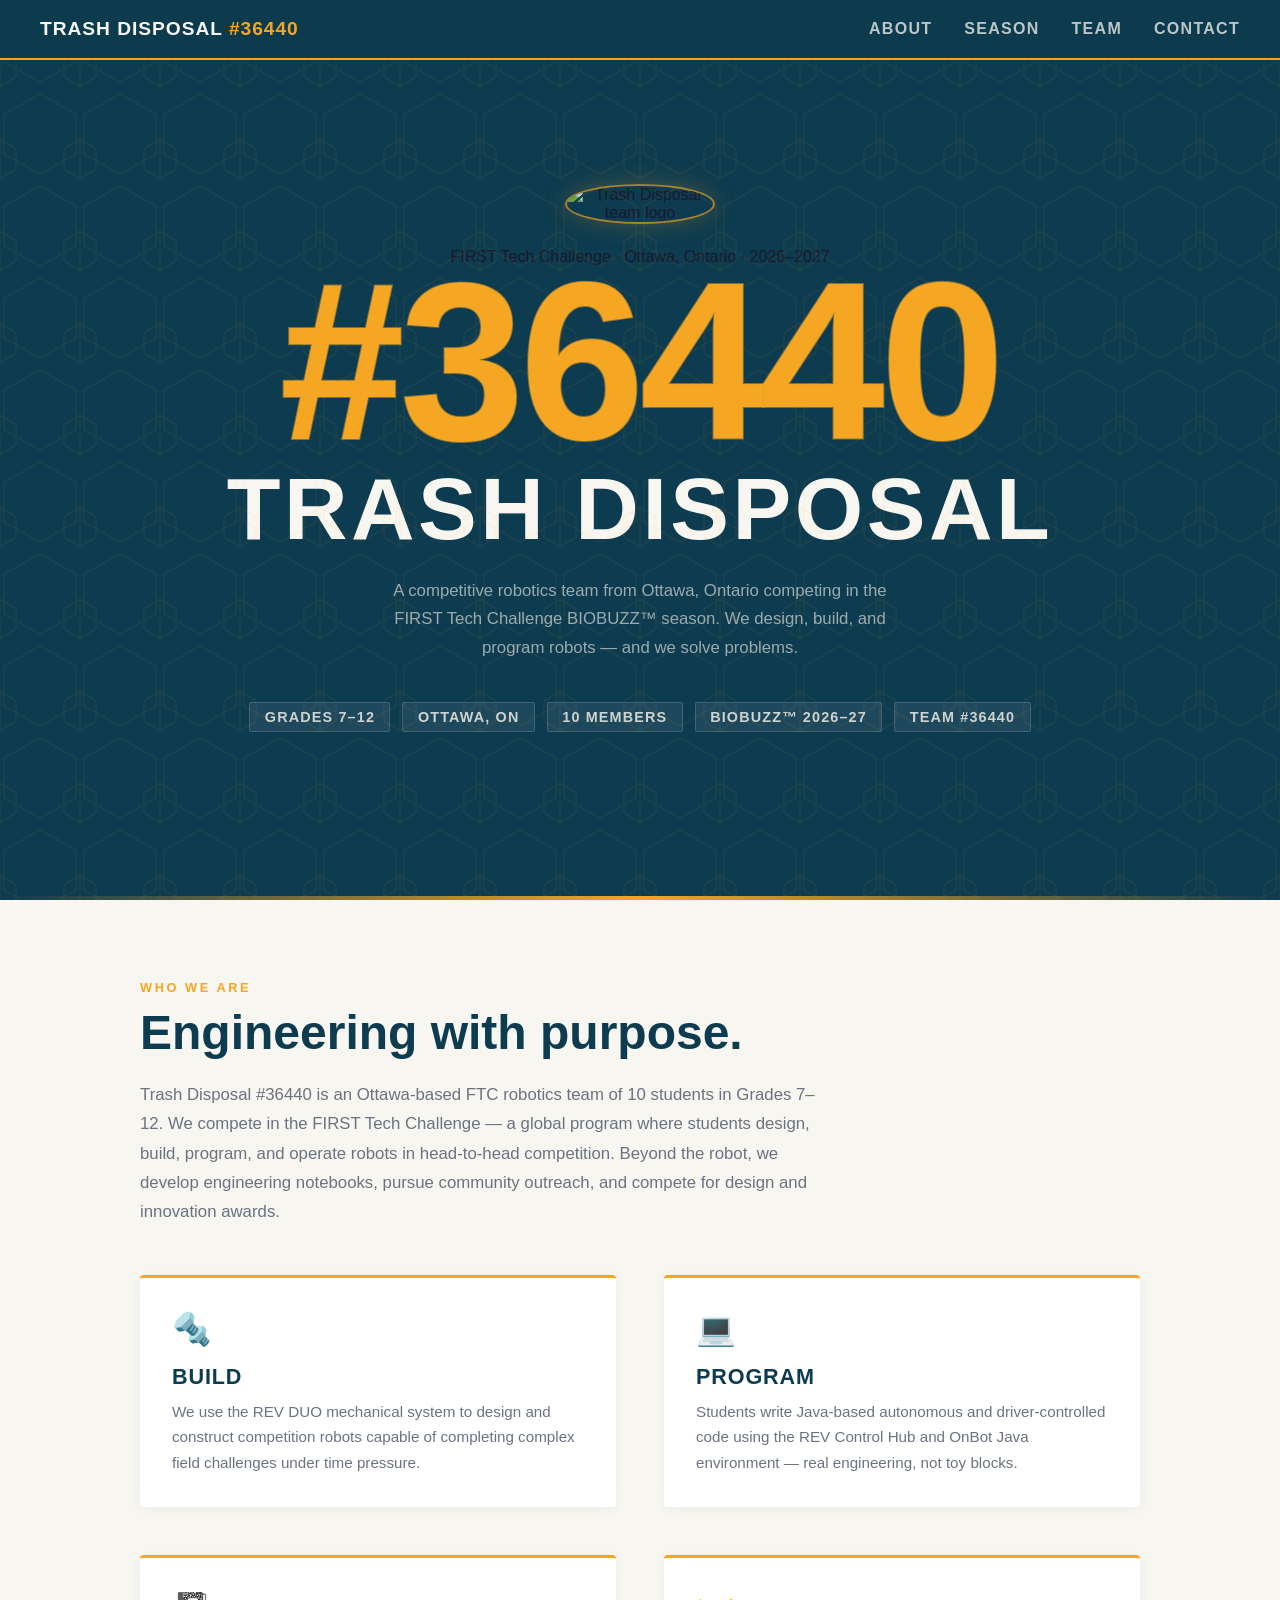
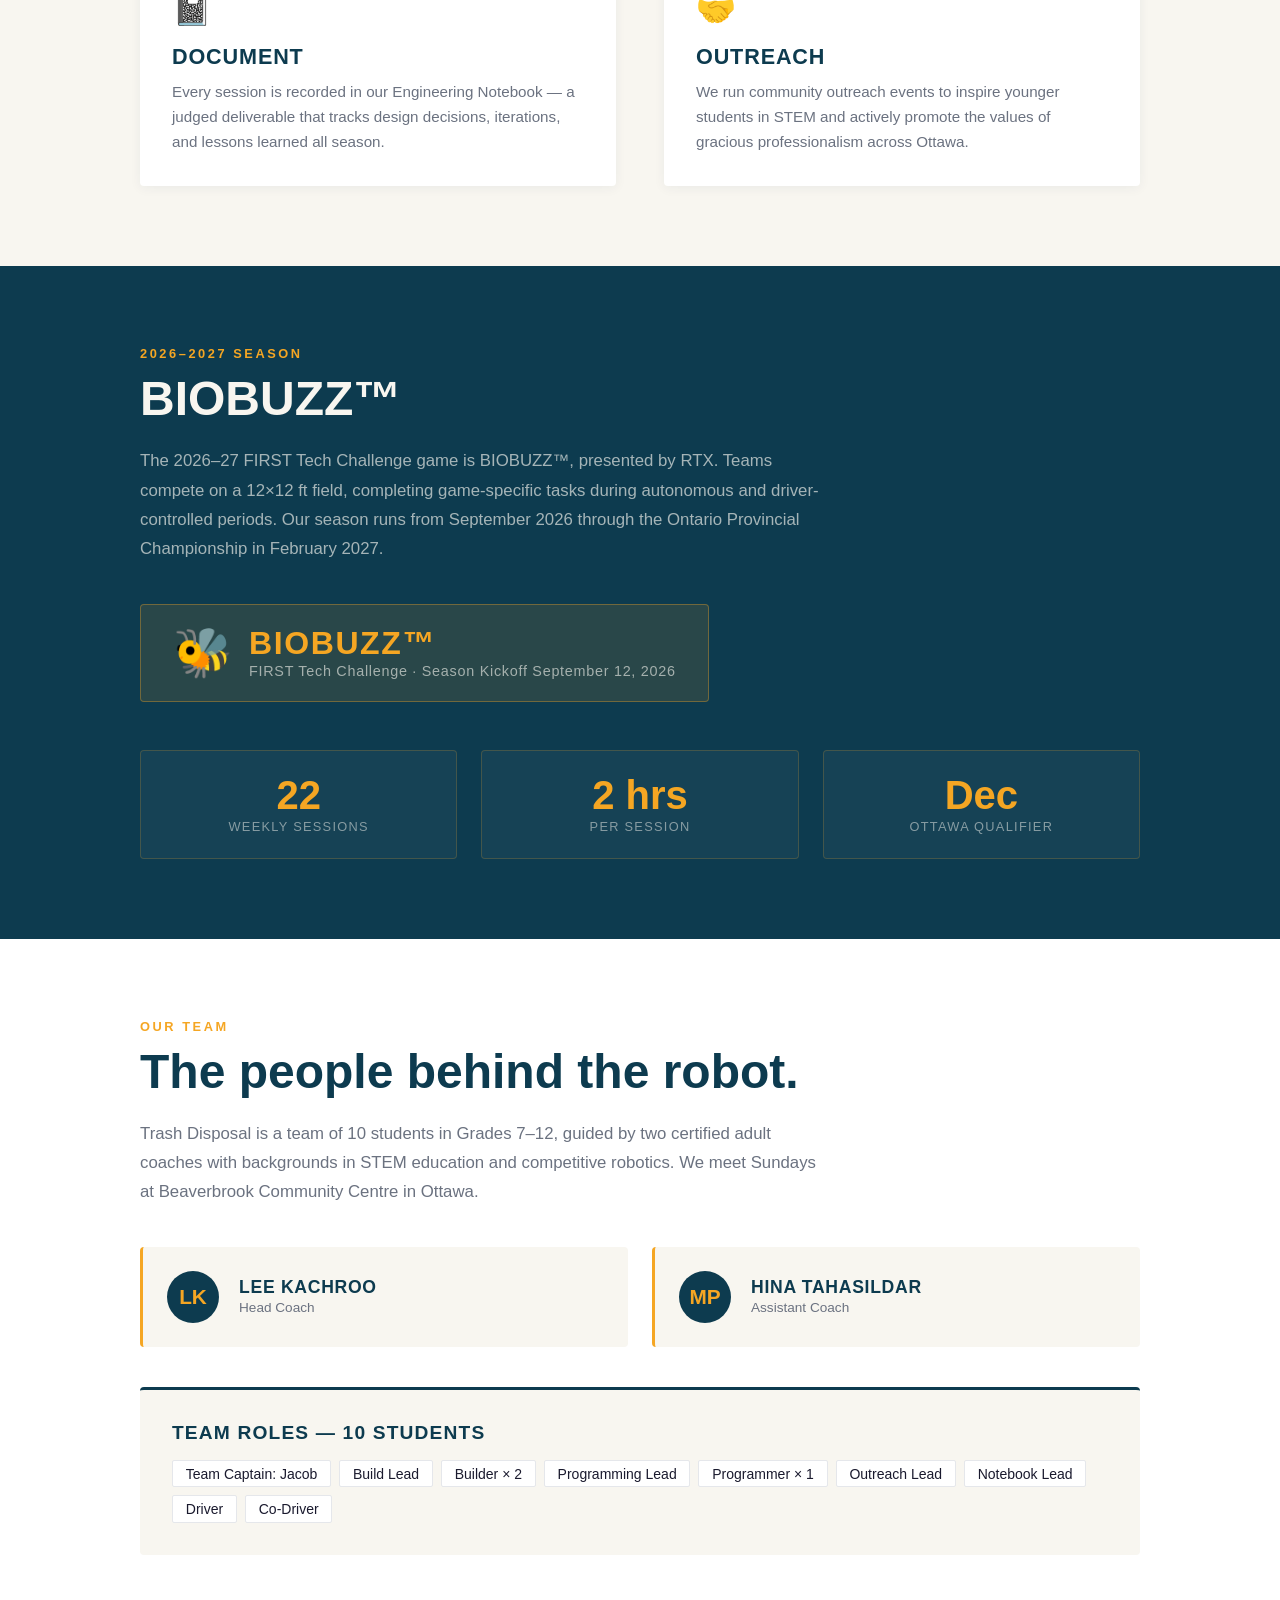
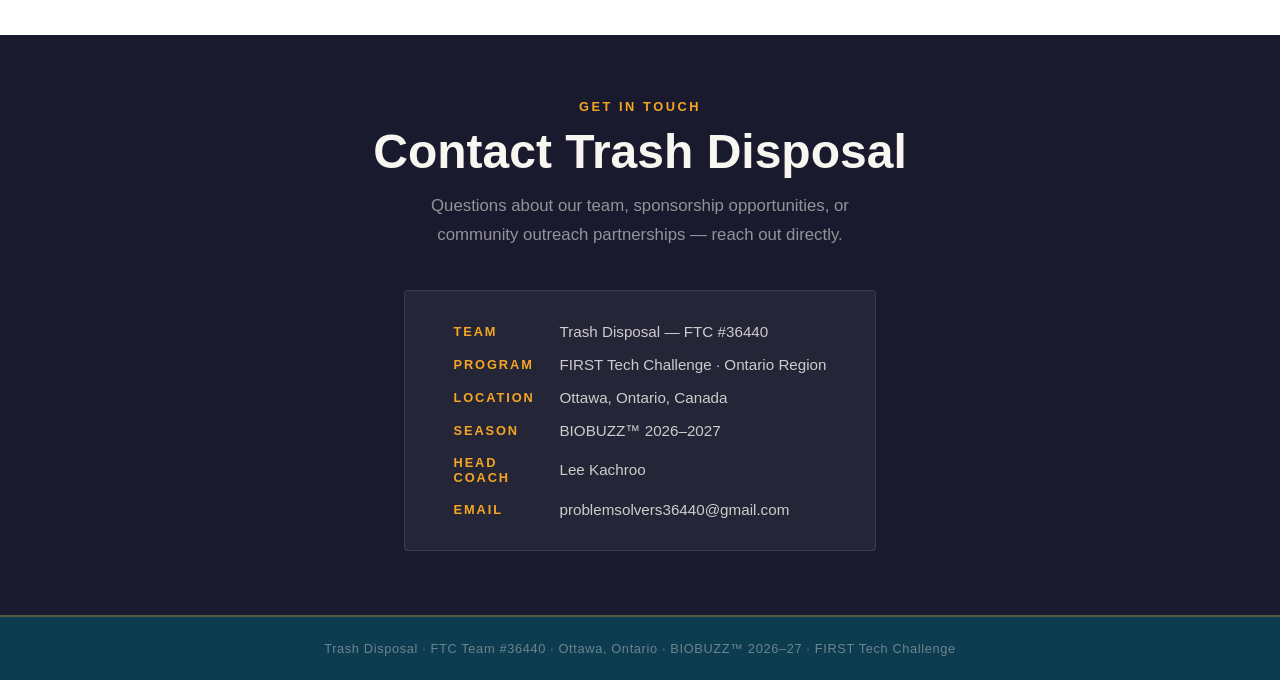
==== commit 6f64460d: "Add team logo and interactive effect" ====
--- a/index.html
+++ b/index.html
@@ -38,7 +38,33 @@
     animation:sweep 3s ease-in-out infinite;
   }
   @keyframes sweep { 0%,100%{opacity:0.4} 50%{opacity:1} }
-
+  .team_logo {
+  width: 150px;
+  max-height: 150px;
+  object-fit: cover;
+  border-radius: 50%;
+  margin-bottom: 1.5rem;
+  border: 2px solid rgba(245, 166, 35, 0.65);
+  box-shadow: 0 0 25px rgba(245, 166, 35, 0.25);
+  animation: logo_float 3s ease-in-out infinite;
+  transition: transform 0.3s ease, box-shadow 0.3s ease;
+}
+
+.team_logo:hover {
+  transform: scale(1.08) rotate(3deg);
+  box-shadow: 0 0 40px rgba(245, 166, 35, 0.55);
+}
+
+@keyframes logo_float {
+  0%, 100% {
+    translate: 0 0;
+  }
+
+  50% {
+    translate: 0 -8px;
+  }
+}
+  }
   .team-badge {
     display:inline-flex; align-items:center; gap:0.75rem;
     background:rgba(245,166,35,0.15); border:1px solid rgba(245,166,35,0.4);
@@ -157,6 +183,7 @@
     </defs>
     <rect width="100%" height="100%" fill="url(#hex)"/>
   </svg>
+  <img src="Images/trash_disposal_logo.png" alt="Trash Disposal team logo" class="team_logo">
   <div class="team-badge"><span class="badge-dot"></span>FIRST Tech Challenge · Ottawa, Ontario · 2026–2027</div>
   <div class="team-number" data-text="#36440">#36440</div>
   <h1 class="team-name">Trash Disposal</h1>
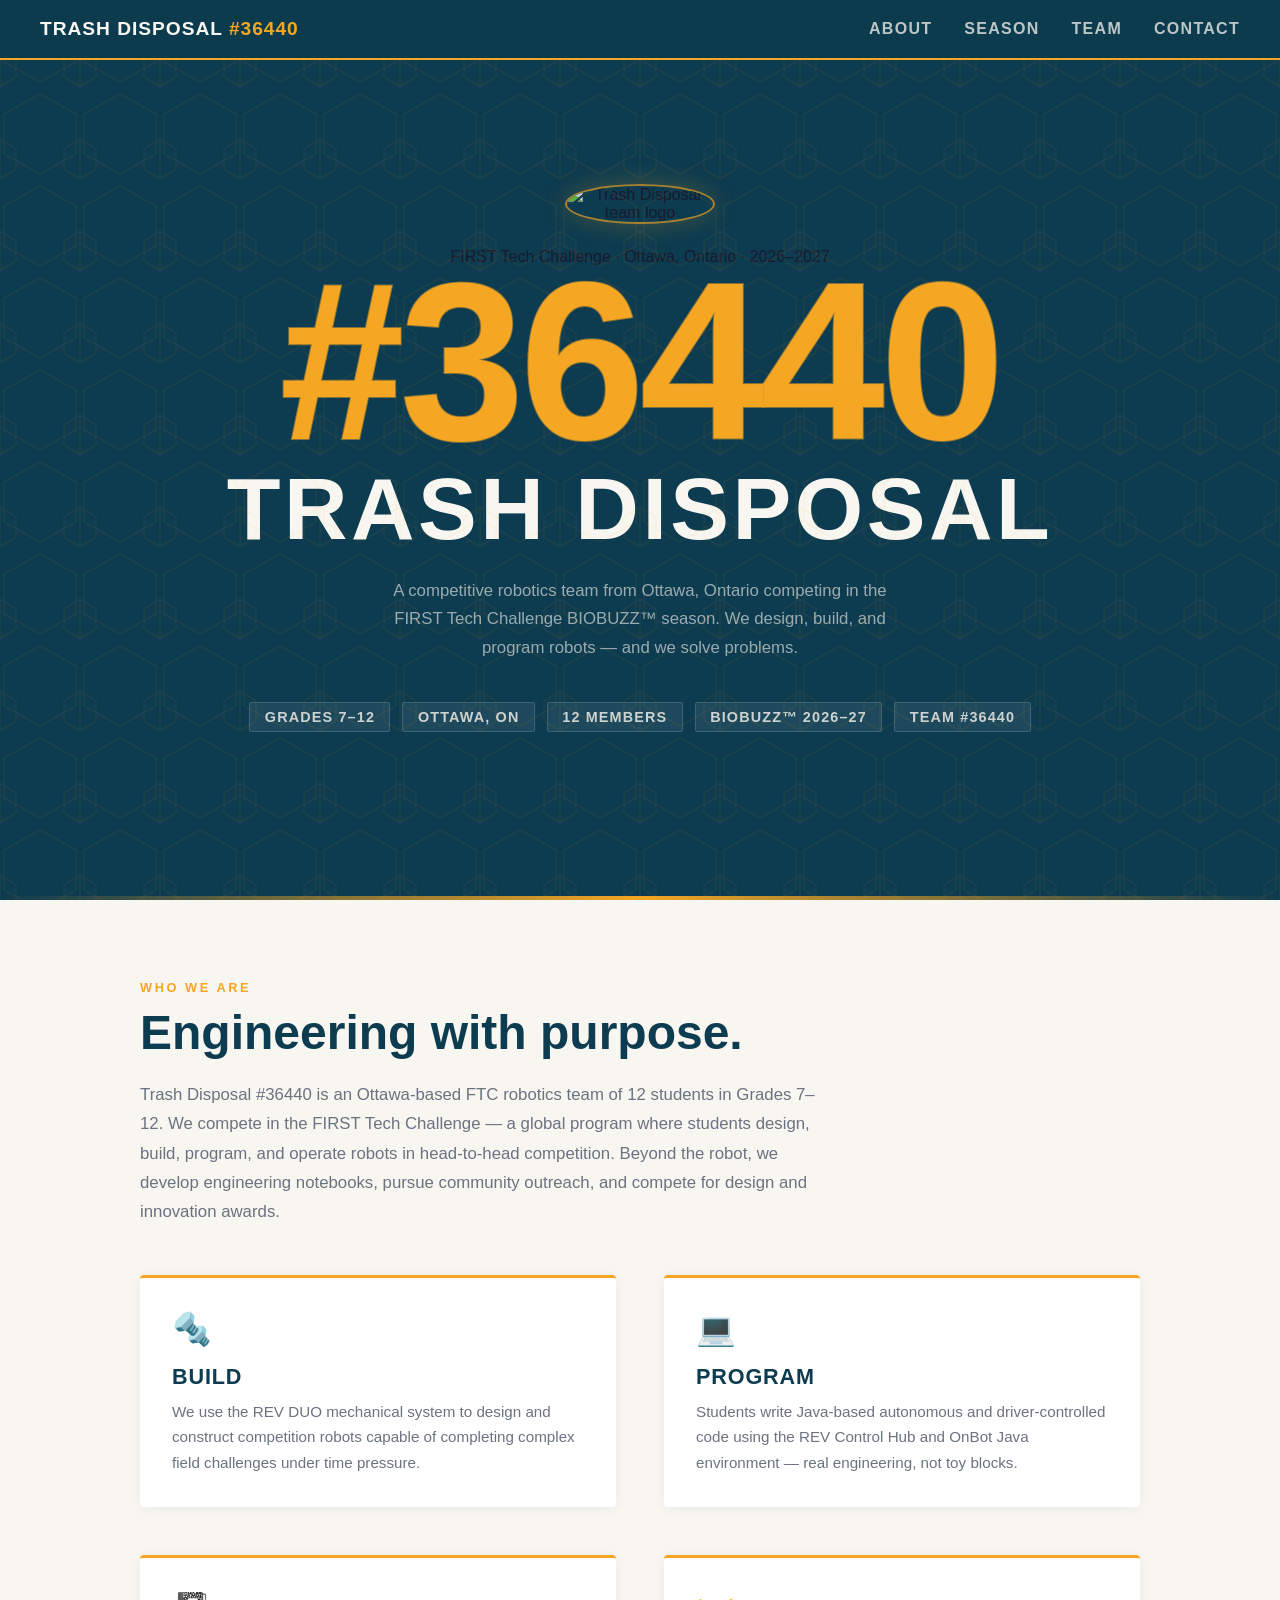
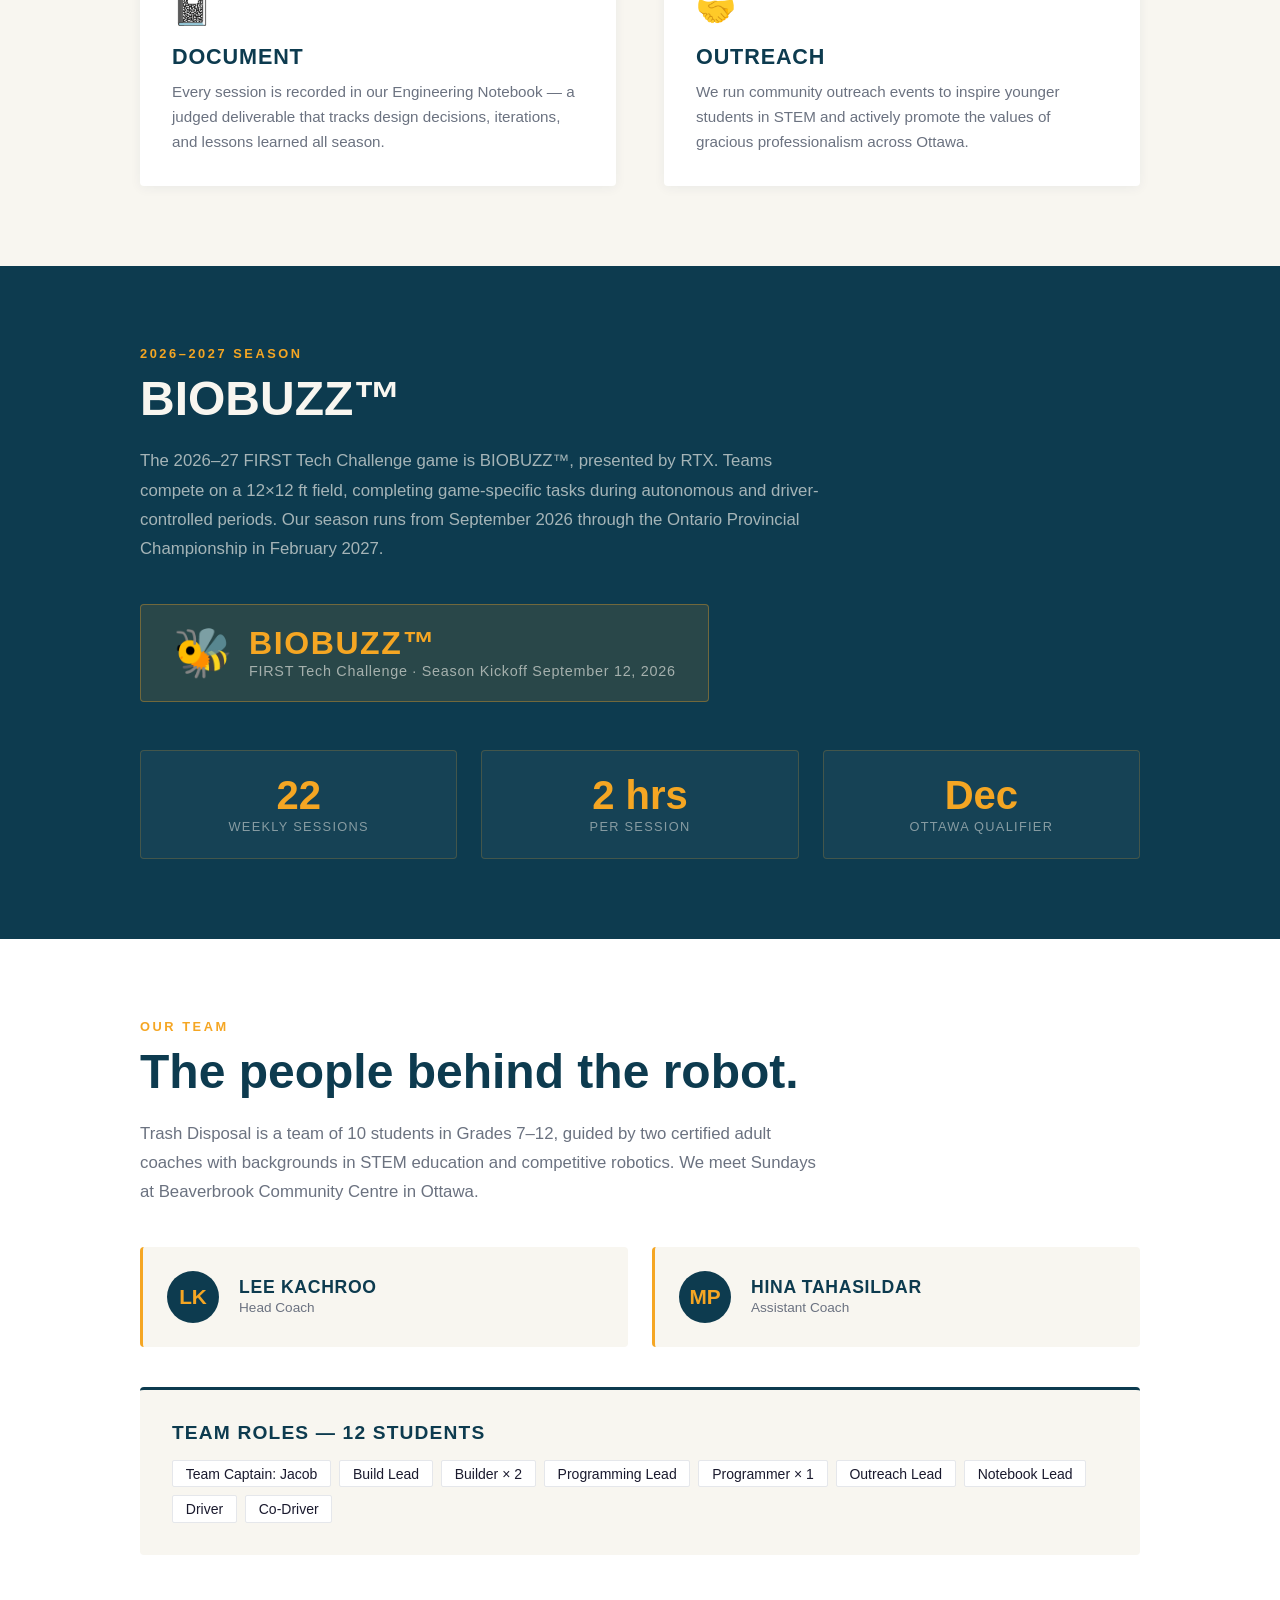
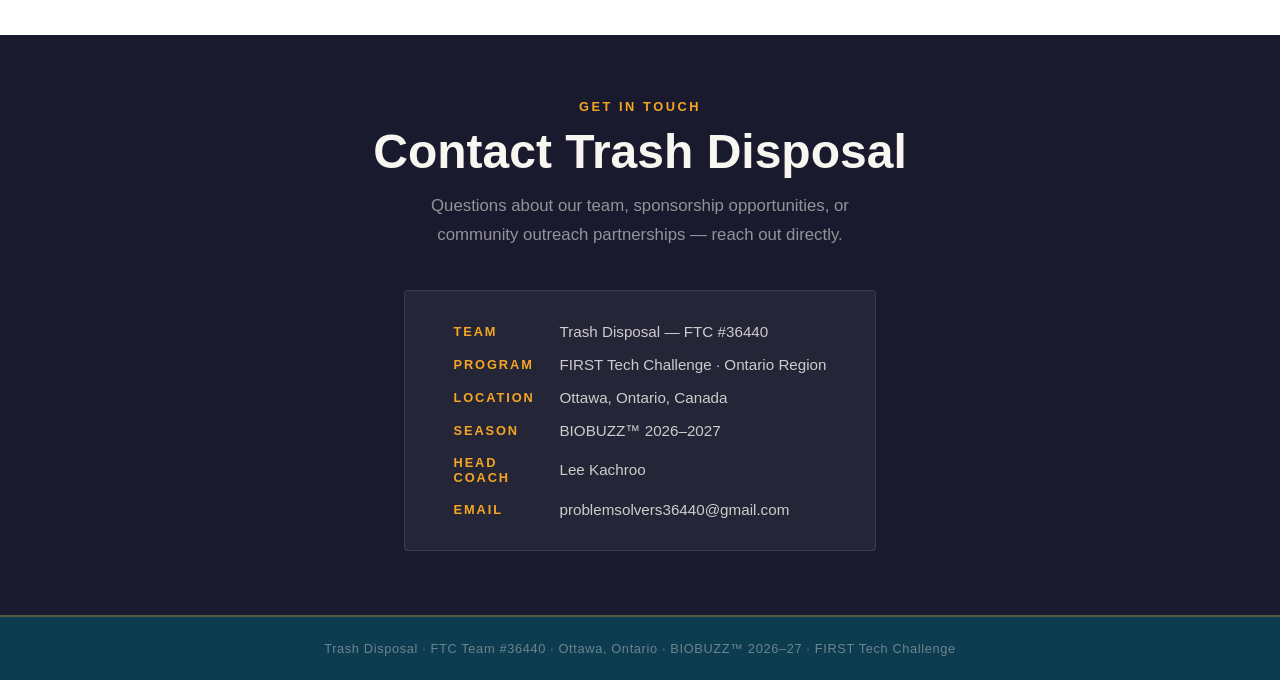
==== commit 1434cd0c: "Update index.html" ====
--- a/index.html
+++ b/index.html
@@ -191,7 +191,7 @@
   <div class="hero-tags">
     <span class="tag">Grades 7–12</span>
     <span class="tag">Ottawa, ON</span>
-    <span class="tag">10 Members</span>
+    <span class="tag">12 Members</span>
     <span class="tag">BIOBUZZ™ 2026–27</span>
     <span class="tag">Team #36440</span>
   </div>
@@ -201,7 +201,7 @@
   <div class="container">
     <p class="section-eyebrow">Who We Are</p>
     <h2 class="section-title">Engineering with purpose.</h2>
-    <p class="section-body">Trash Disposal #36440 is an Ottawa-based FTC robotics team of 10 students in Grades 7–12. We compete in the FIRST Tech Challenge — a global program where students design, build, program, and operate robots in head-to-head competition. Beyond the robot, we develop engineering notebooks, pursue community outreach, and compete for design and innovation awards.</p>
+    <p class="section-body">Trash Disposal #36440 is an Ottawa-based FTC robotics team of 12 students in Grades 7–12. We compete in the FIRST Tech Challenge — a global program where students design, build, program, and operate robots in head-to-head competition. Beyond the robot, we develop engineering notebooks, pursue community outreach, and compete for design and innovation awards.</p>
     <div class="about-grid">
       <div class="about-card">
         <div class="about-card-icon">🔩</div>
@@ -269,7 +269,7 @@
       </div>
     </div>
     <div class="members-block">
-      <h3>Team Roles — 10 Students</h3>
+      <h3>Team Roles — 12 Students</h3>
       <div class="member-tags">
         <span class="member-tag">Team Captain: Jacob</span>
         <span class="member-tag">Build Lead</span>
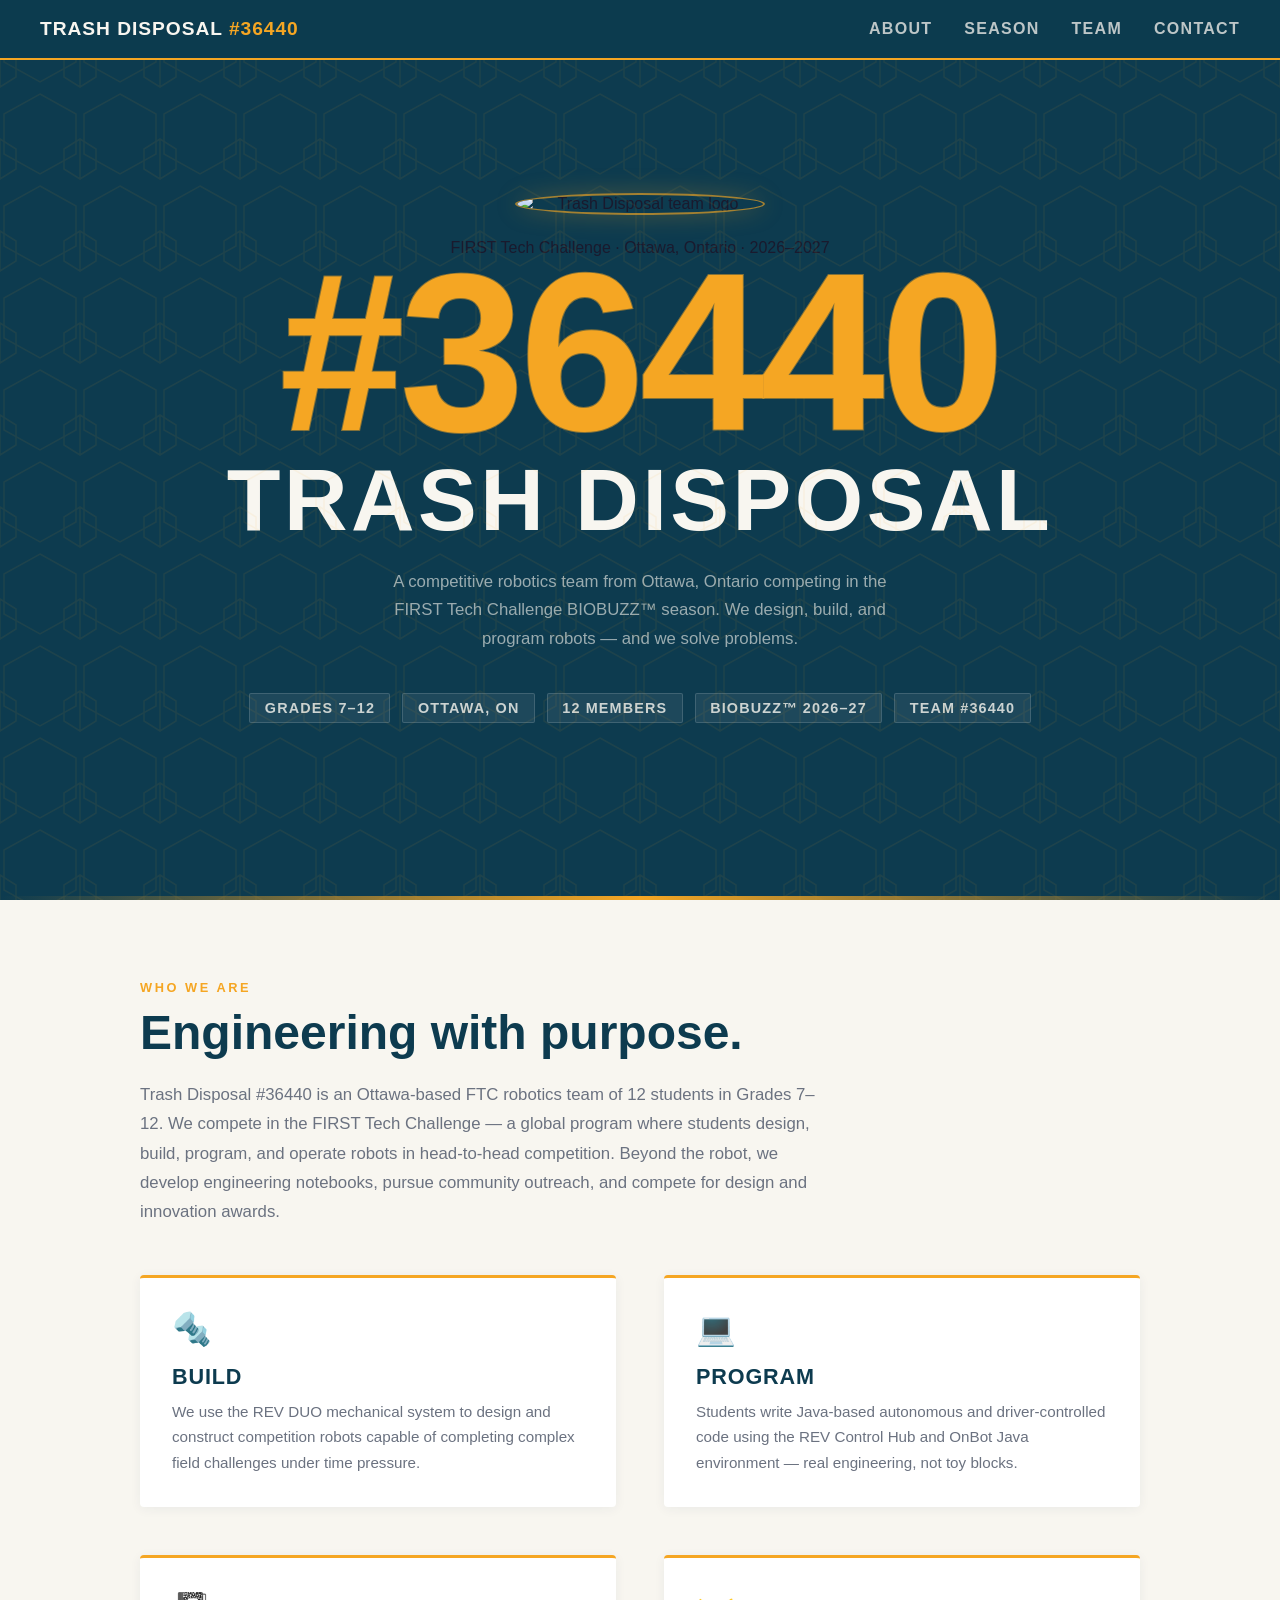
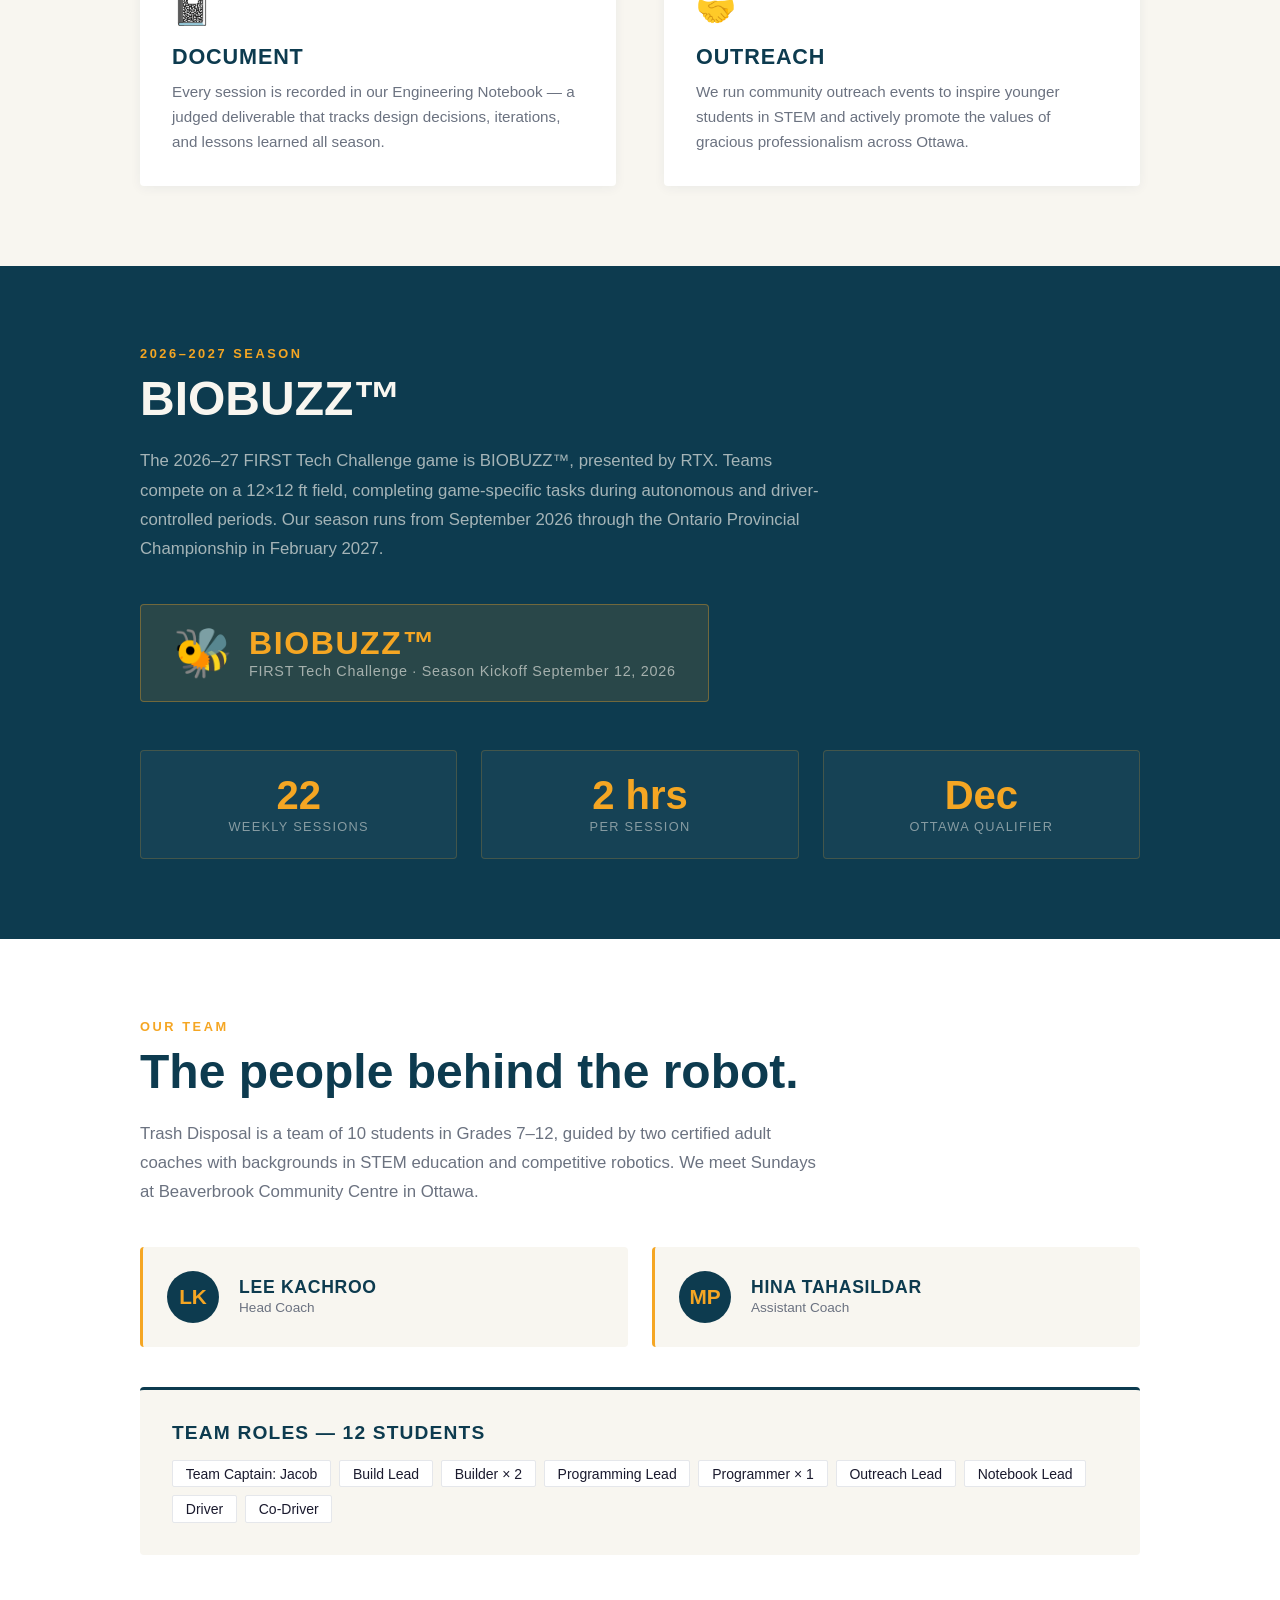
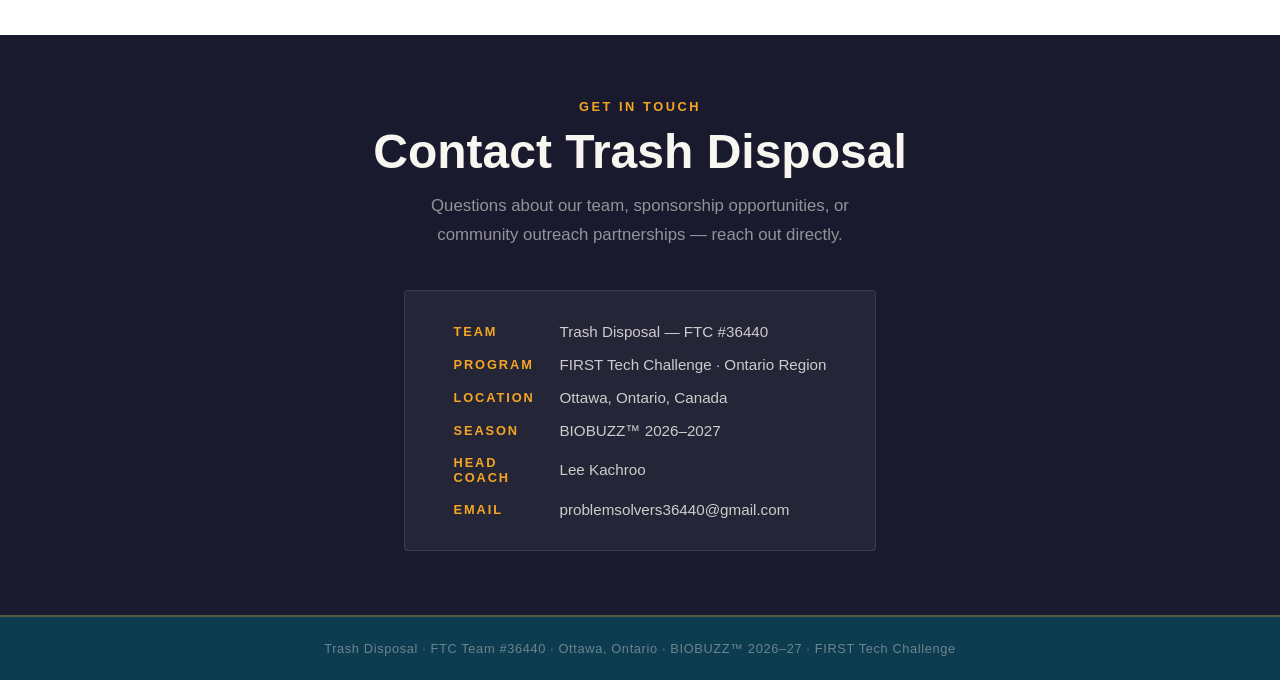
==== commit 069c0bcd: "Logo resized and added team image folder" ====
--- a/index.html
+++ b/index.html
@@ -39,8 +39,8 @@
   }
   @keyframes sweep { 0%,100%{opacity:0.4} 50%{opacity:1} }
   .team_logo {
-  width: 150px;
-  max-height: 150px;
+  width: 250px;
+  max-height: 250px;
   object-fit: cover;
   border-radius: 50%;
   margin-bottom: 1.5rem;
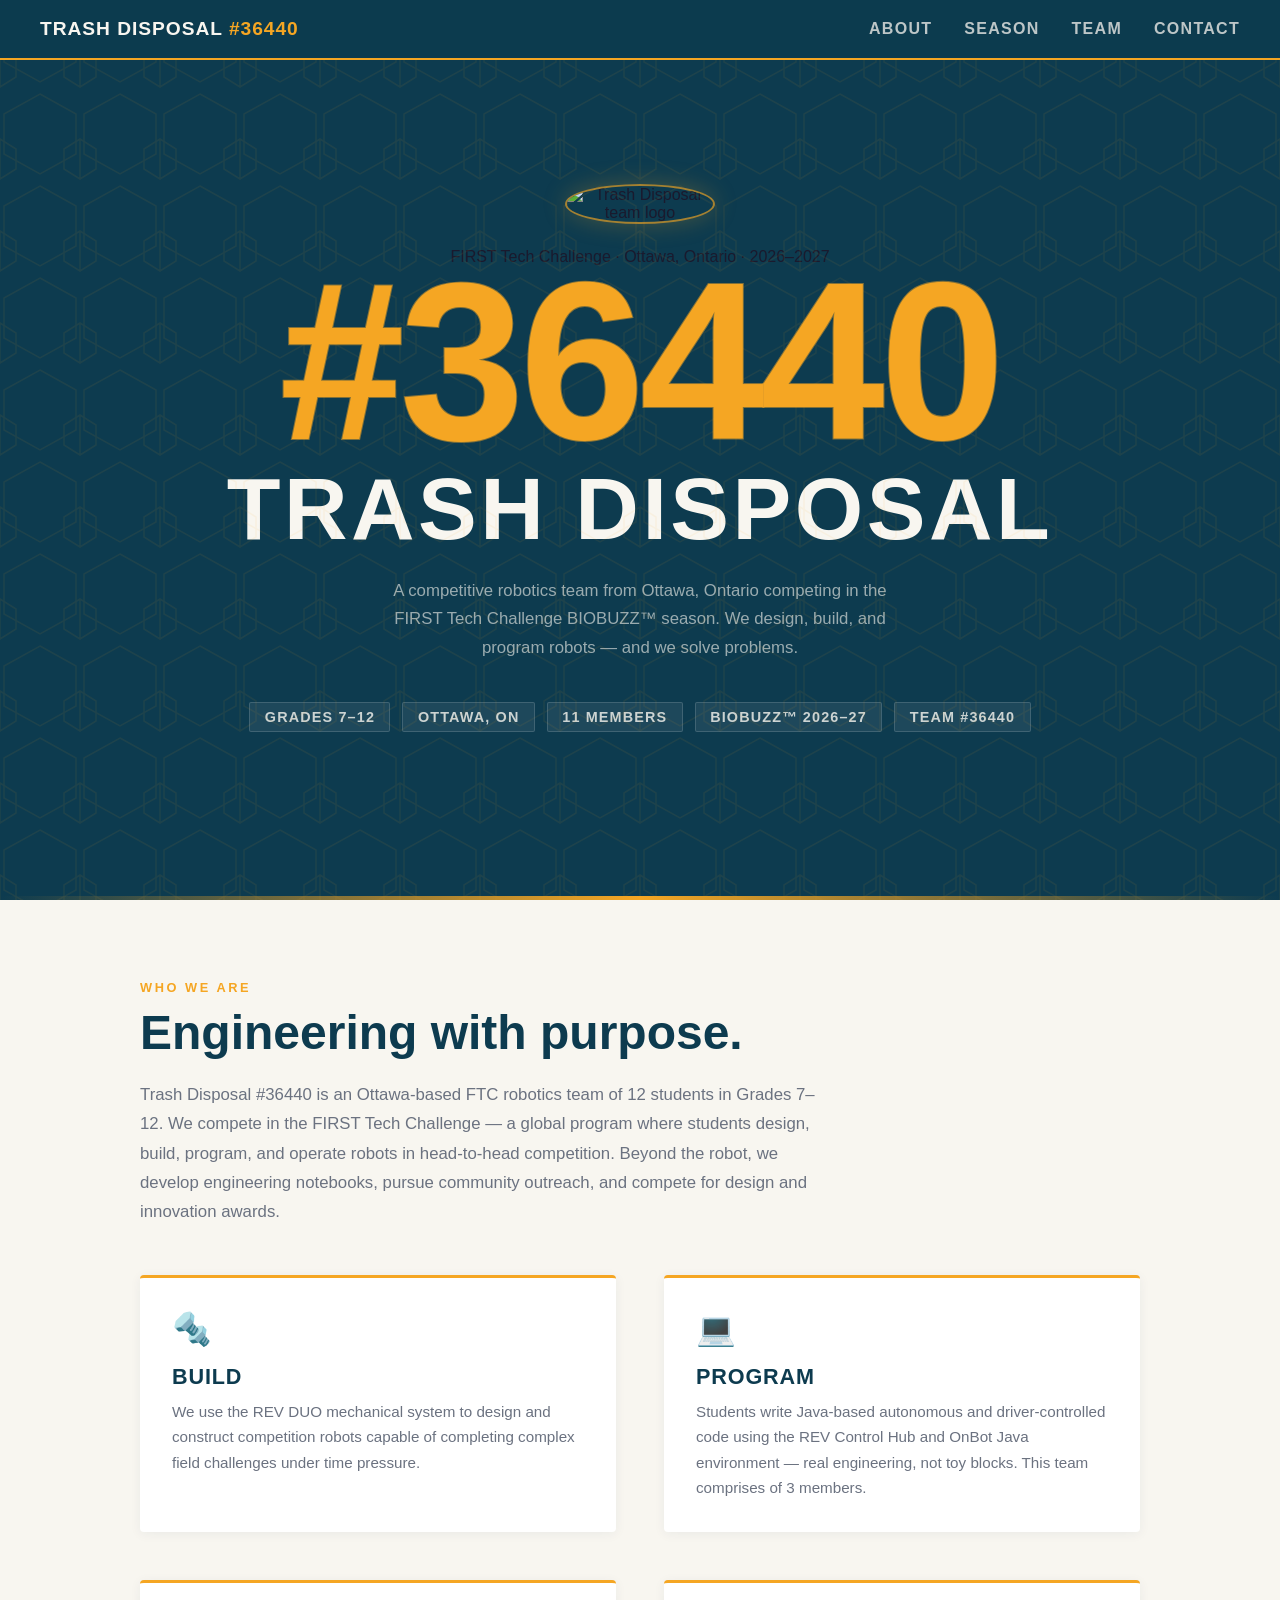
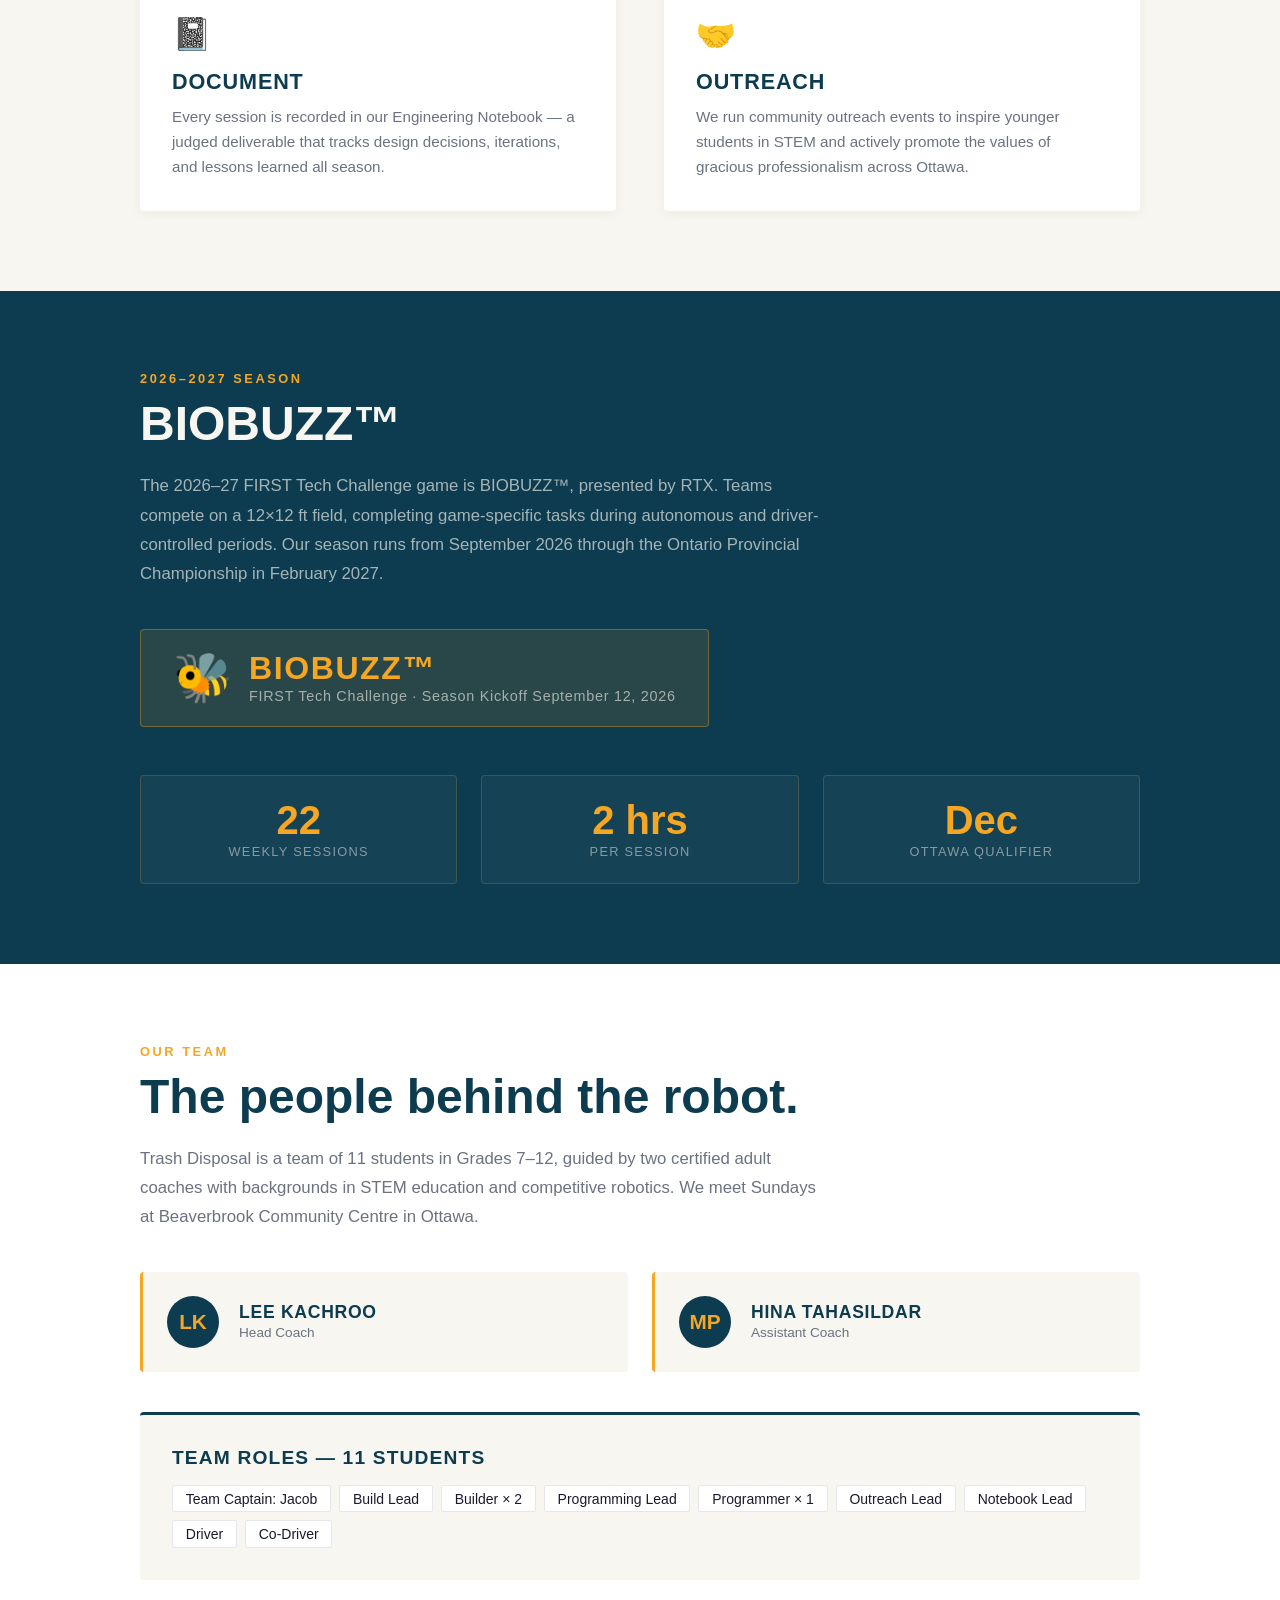
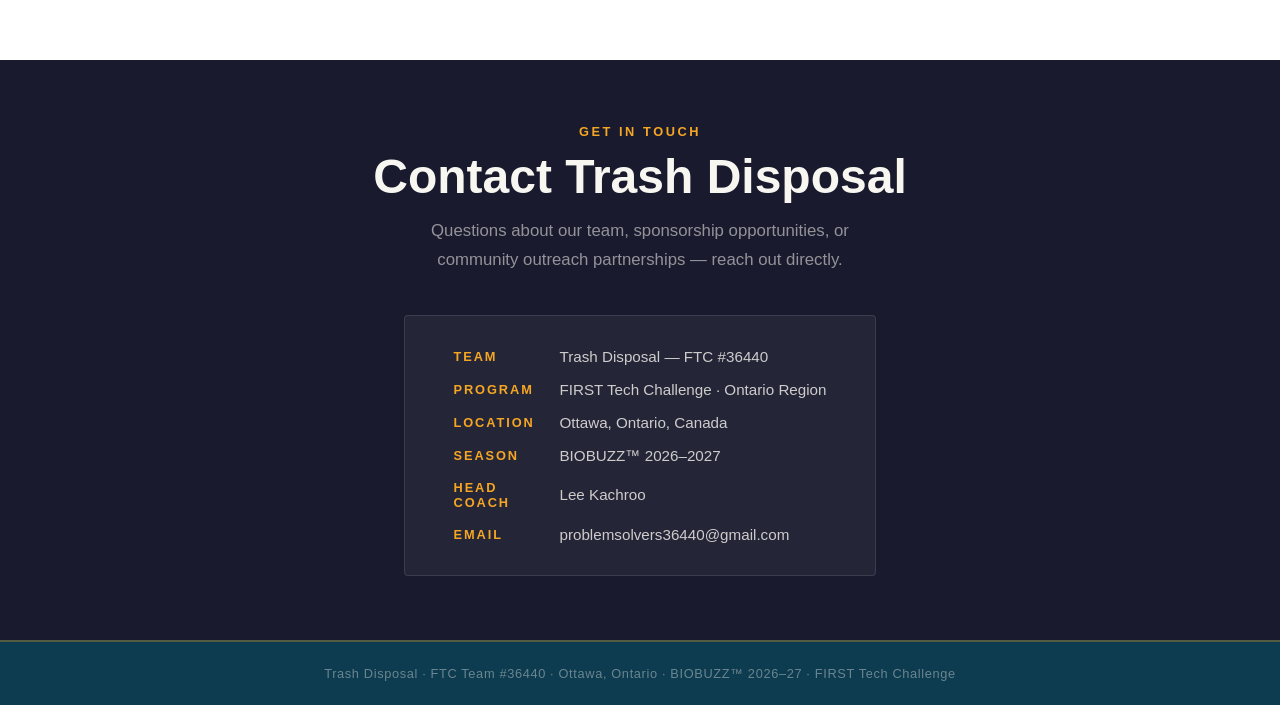
==== commit 2e5eb145: "Update about-card for software team About card-Update the team member numbers. Also changed the tota" ====
--- a/index.html
+++ b/index.html
@@ -39,8 +39,8 @@
   }
   @keyframes sweep { 0%,100%{opacity:0.4} 50%{opacity:1} }
   .team_logo {
-  width: 250px;
-  max-height: 250px;
+  width: 150px;
+  max-height: 150px;
   object-fit: cover;
   border-radius: 50%;
   margin-bottom: 1.5rem;
@@ -191,7 +191,7 @@
   <div class="hero-tags">
     <span class="tag">Grades 7–12</span>
     <span class="tag">Ottawa, ON</span>
-    <span class="tag">12 Members</span>
+    <span class="tag">11 Members</span>
     <span class="tag">BIOBUZZ™ 2026–27</span>
     <span class="tag">Team #36440</span>
   </div>
@@ -211,7 +211,7 @@
       <div class="about-card">
         <div class="about-card-icon">💻</div>
         <h3>Program</h3>
-        <p>Students write Java-based autonomous and driver-controlled code using the REV Control Hub and OnBot Java environment — real engineering, not toy blocks.</p>
+        <p>Students write Java-based autonomous and driver-controlled code using the REV Control Hub and OnBot Java environment — real engineering, not toy blocks. This team comprises of 3 members.</p>
       </div>
       <div class="about-card">
         <div class="about-card-icon">📓</div>
@@ -251,7 +251,7 @@
   <div class="container">
     <p class="section-eyebrow">Our Team</p>
     <h2 class="section-title">The people behind the robot.</h2>
-    <p class="section-body">Trash Disposal is a team of 10 students in Grades 7–12, guided by two certified adult coaches with backgrounds in STEM education and competitive robotics. We meet Sundays at Beaverbrook Community Centre in Ottawa.</p>
+    <p class="section-body">Trash Disposal is a team of 11 students in Grades 7–12, guided by two certified adult coaches with backgrounds in STEM education and competitive robotics. We meet Sundays at Beaverbrook Community Centre in Ottawa.</p>
     <div class="coach-grid">
       <div class="coach-card">
         <div class="coach-avatar">LK</div>
@@ -269,7 +269,7 @@
       </div>
     </div>
     <div class="members-block">
-      <h3>Team Roles — 12 Students</h3>
+      <h3>Team Roles — 11 Students</h3>
       <div class="member-tags">
         <span class="member-tag">Team Captain: Jacob</span>
         <span class="member-tag">Build Lead</span>
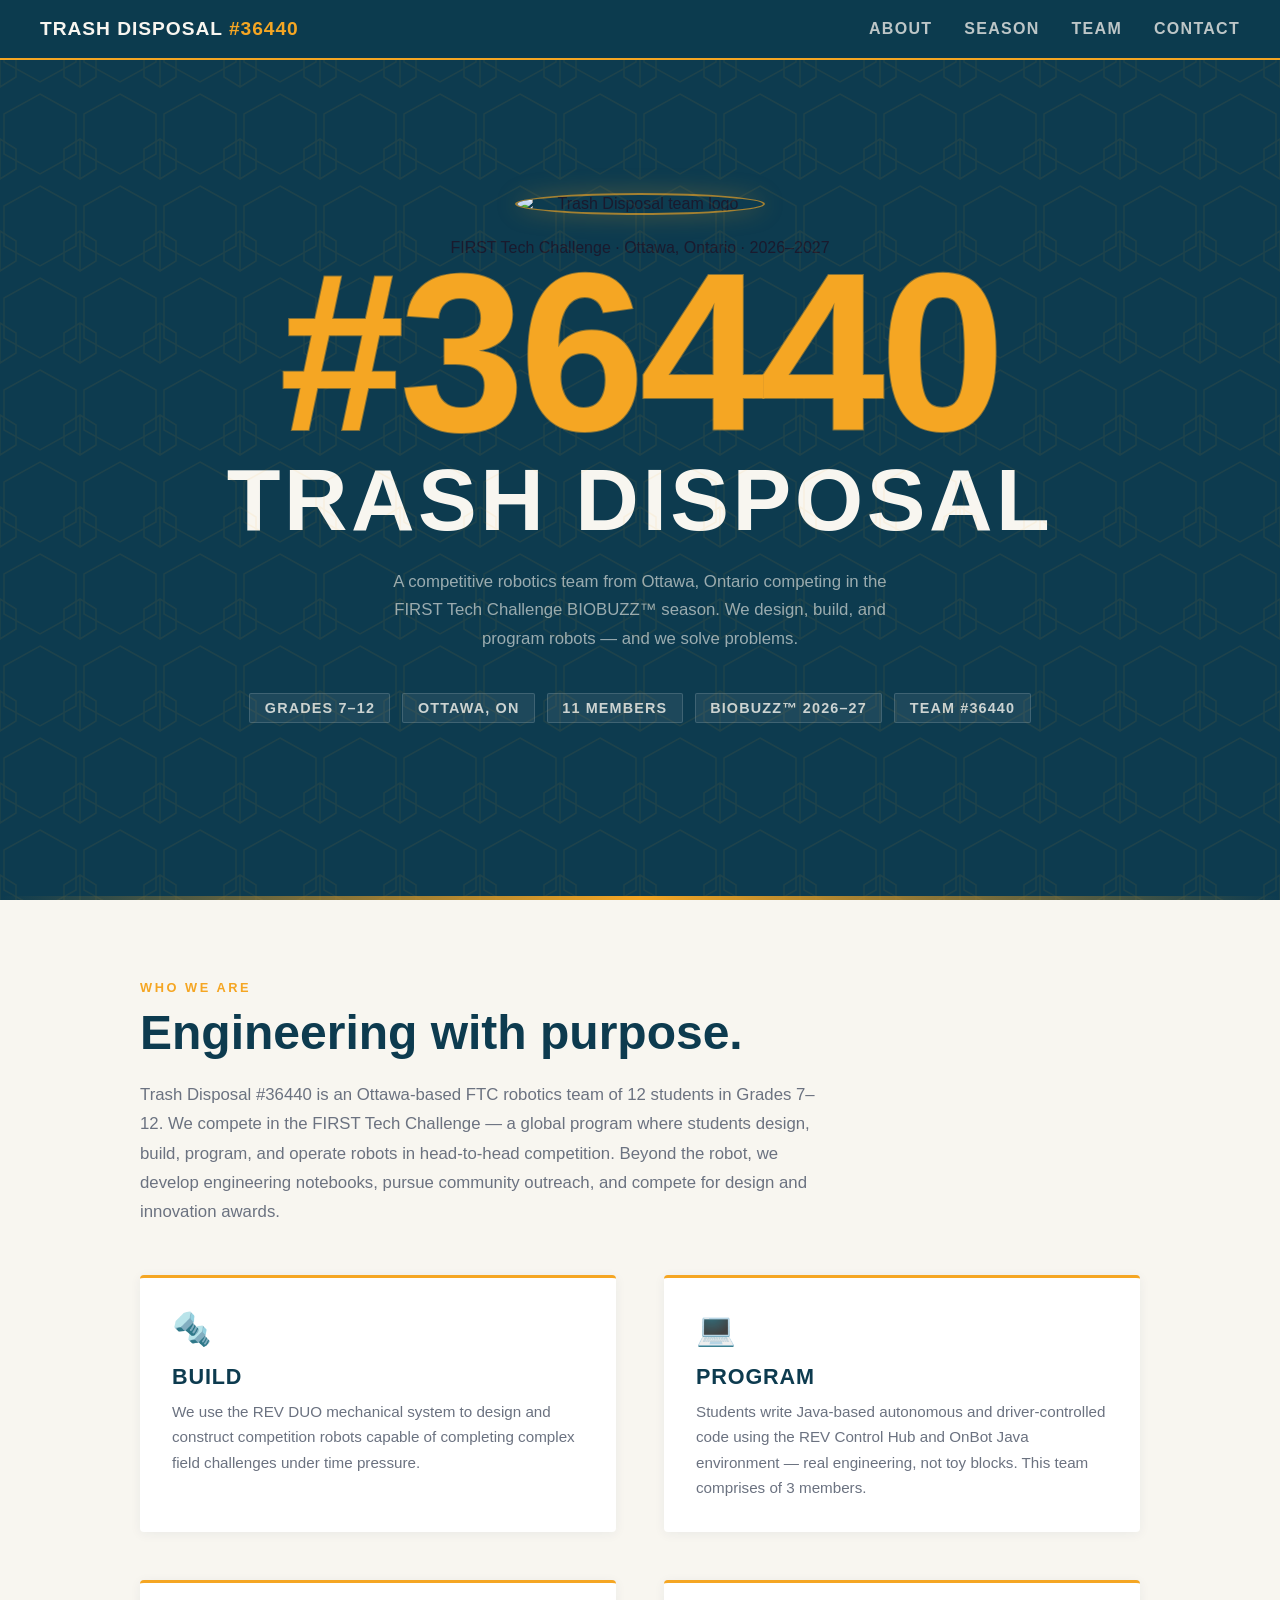
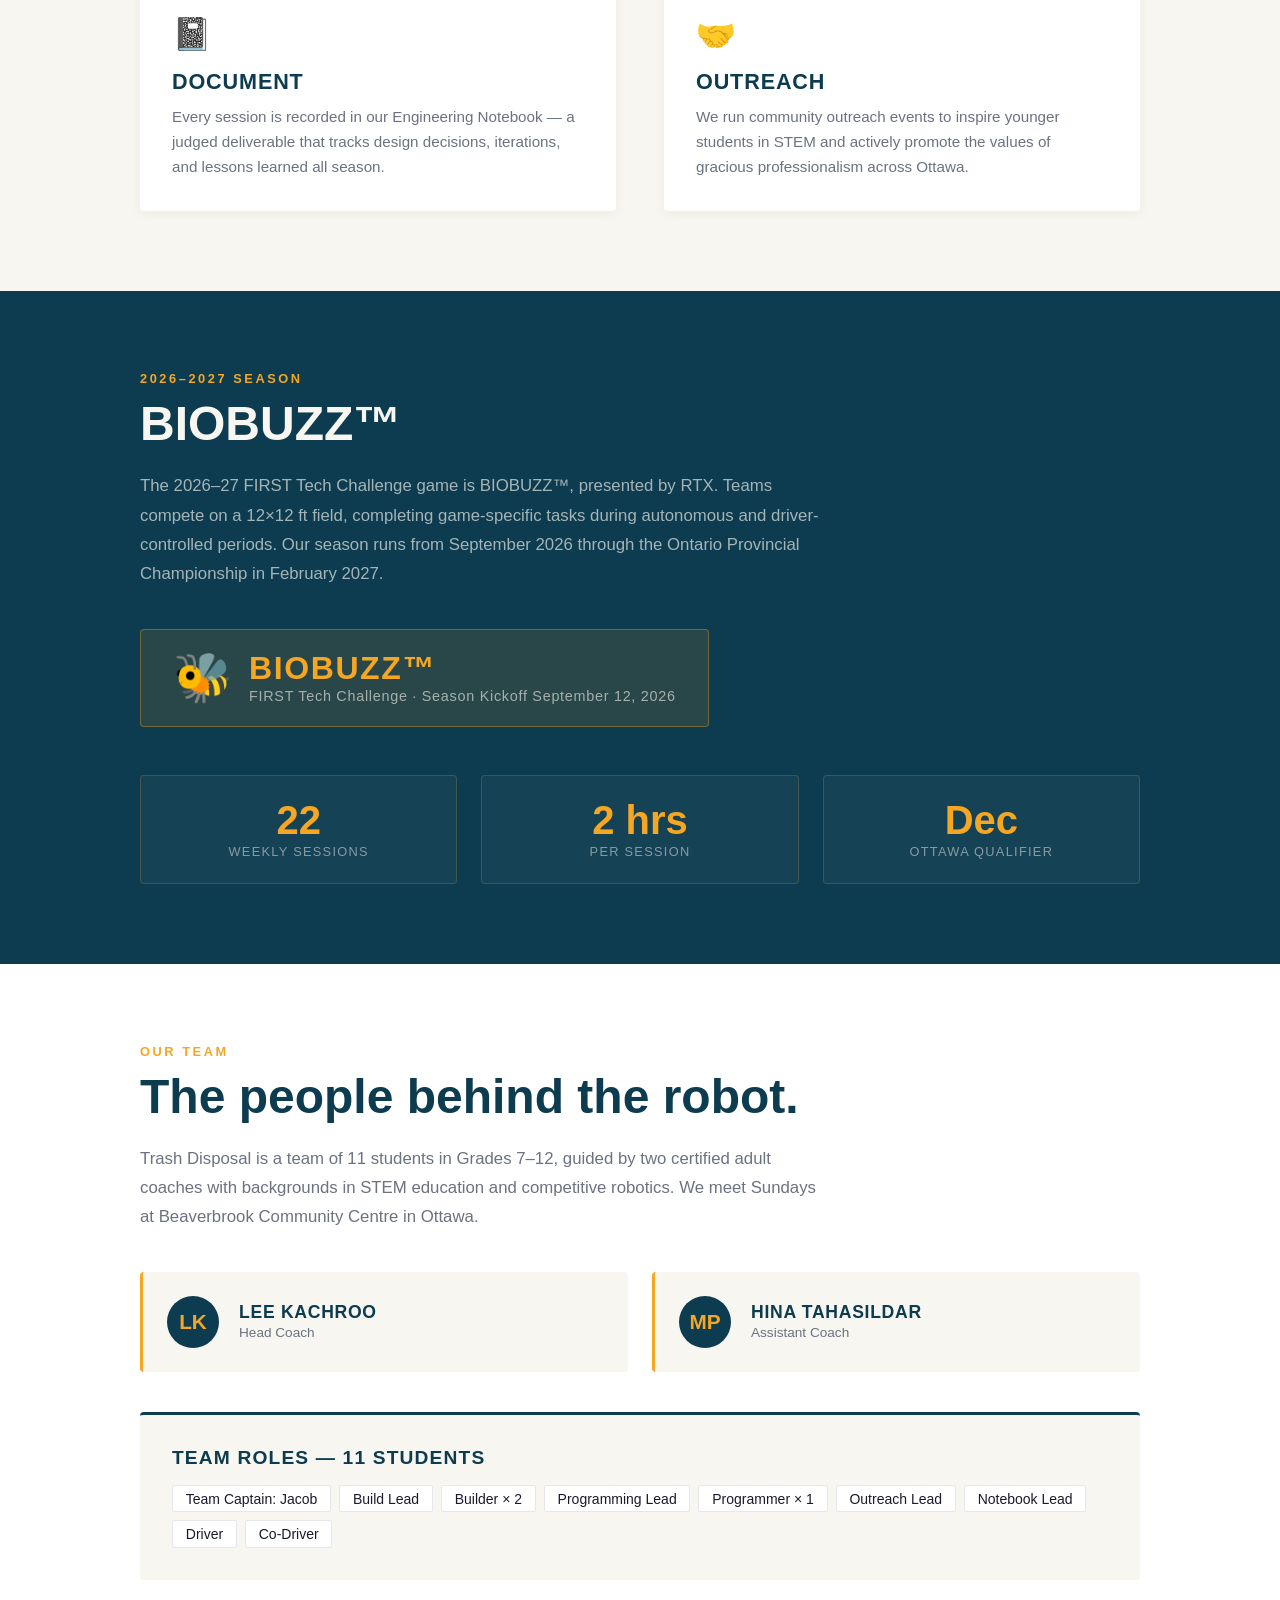
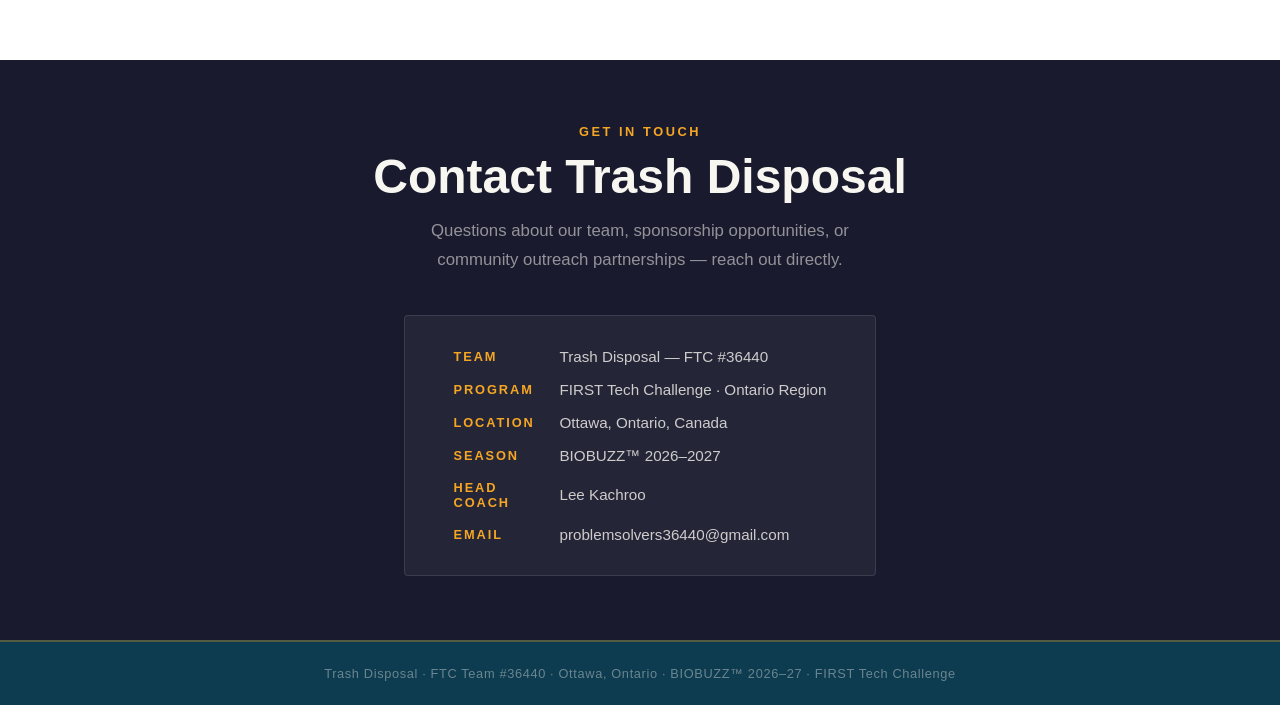
==== commit 56b5ba9e: "Merge pull request #3 from Jacob-TrashDisposal-36440/Astha-Demo Astha Demo changes on team content" ====
--- a/index.html
+++ b/index.html
@@ -39,8 +39,8 @@
   }
   @keyframes sweep { 0%,100%{opacity:0.4} 50%{opacity:1} }
   .team_logo {
-  width: 150px;
-  max-height: 150px;
+  width: 250px;
+  max-height: 250px;
   object-fit: cover;
   border-radius: 50%;
   margin-bottom: 1.5rem;
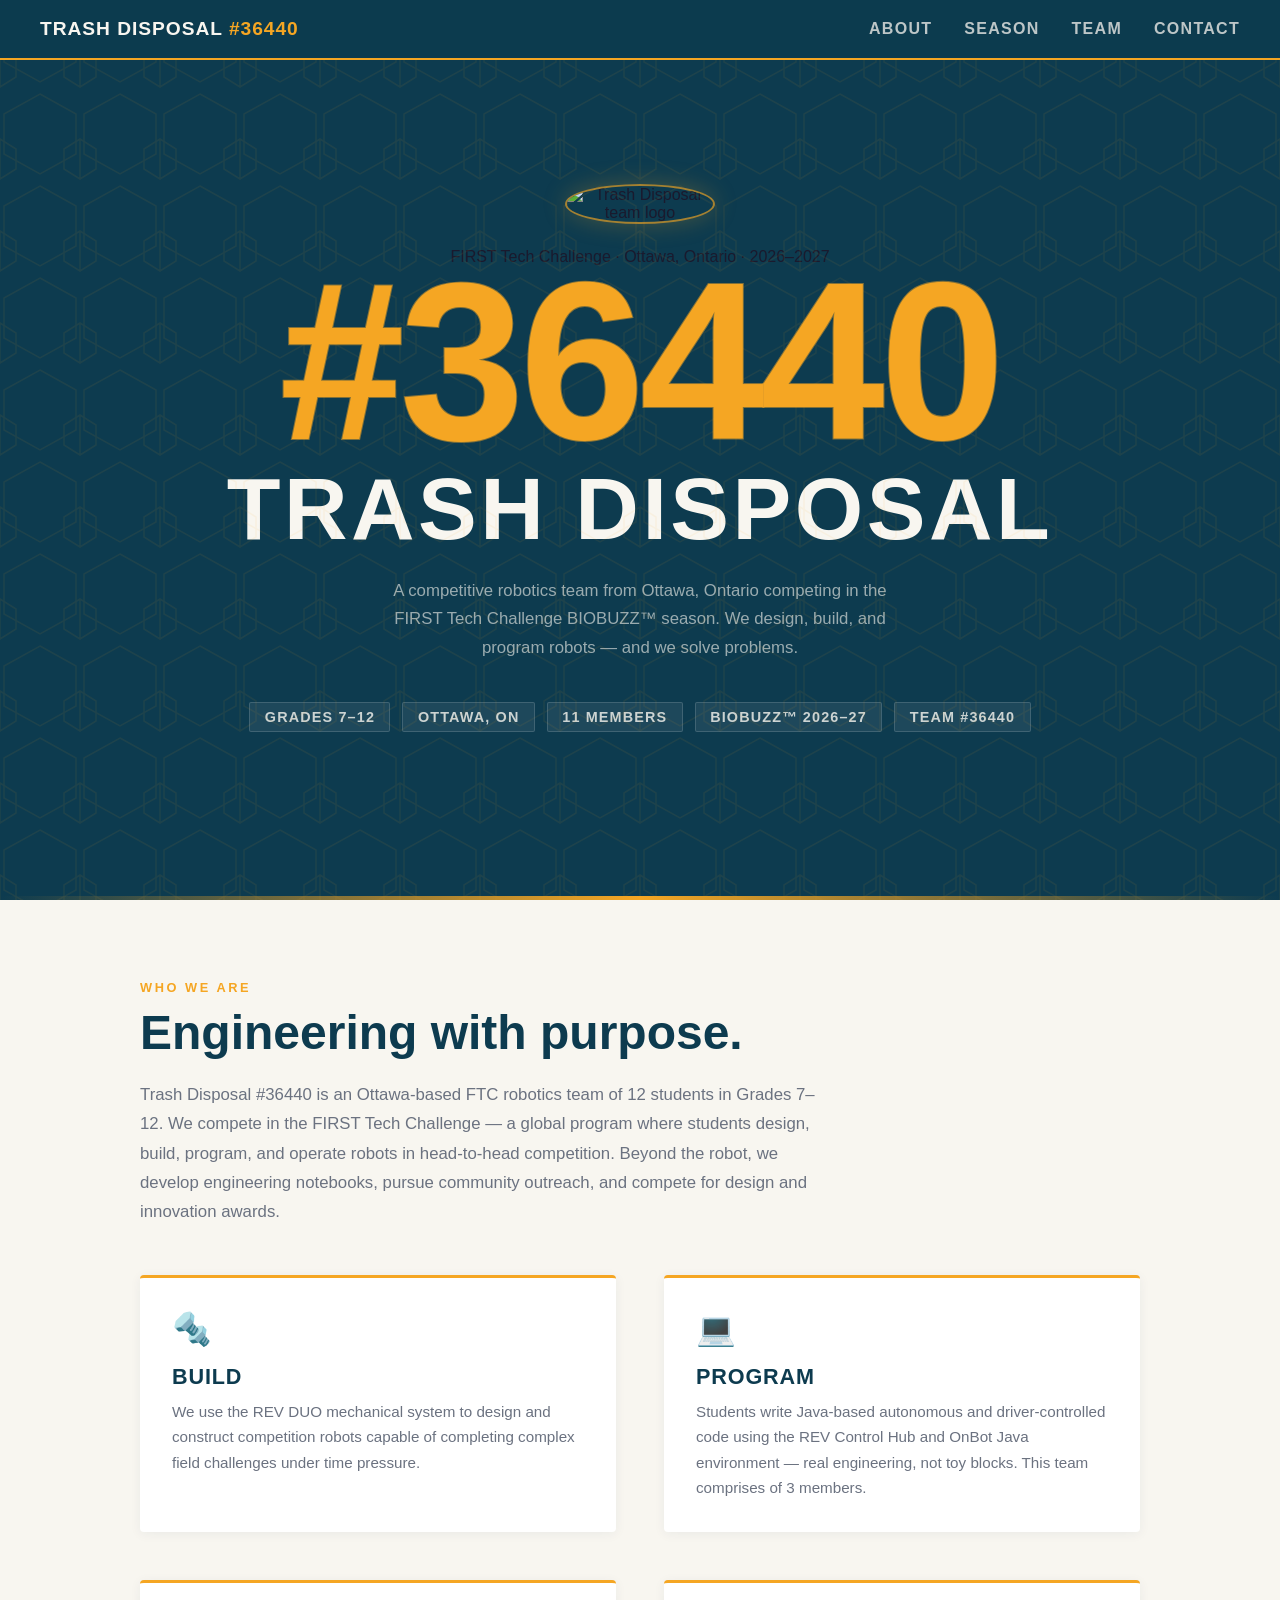
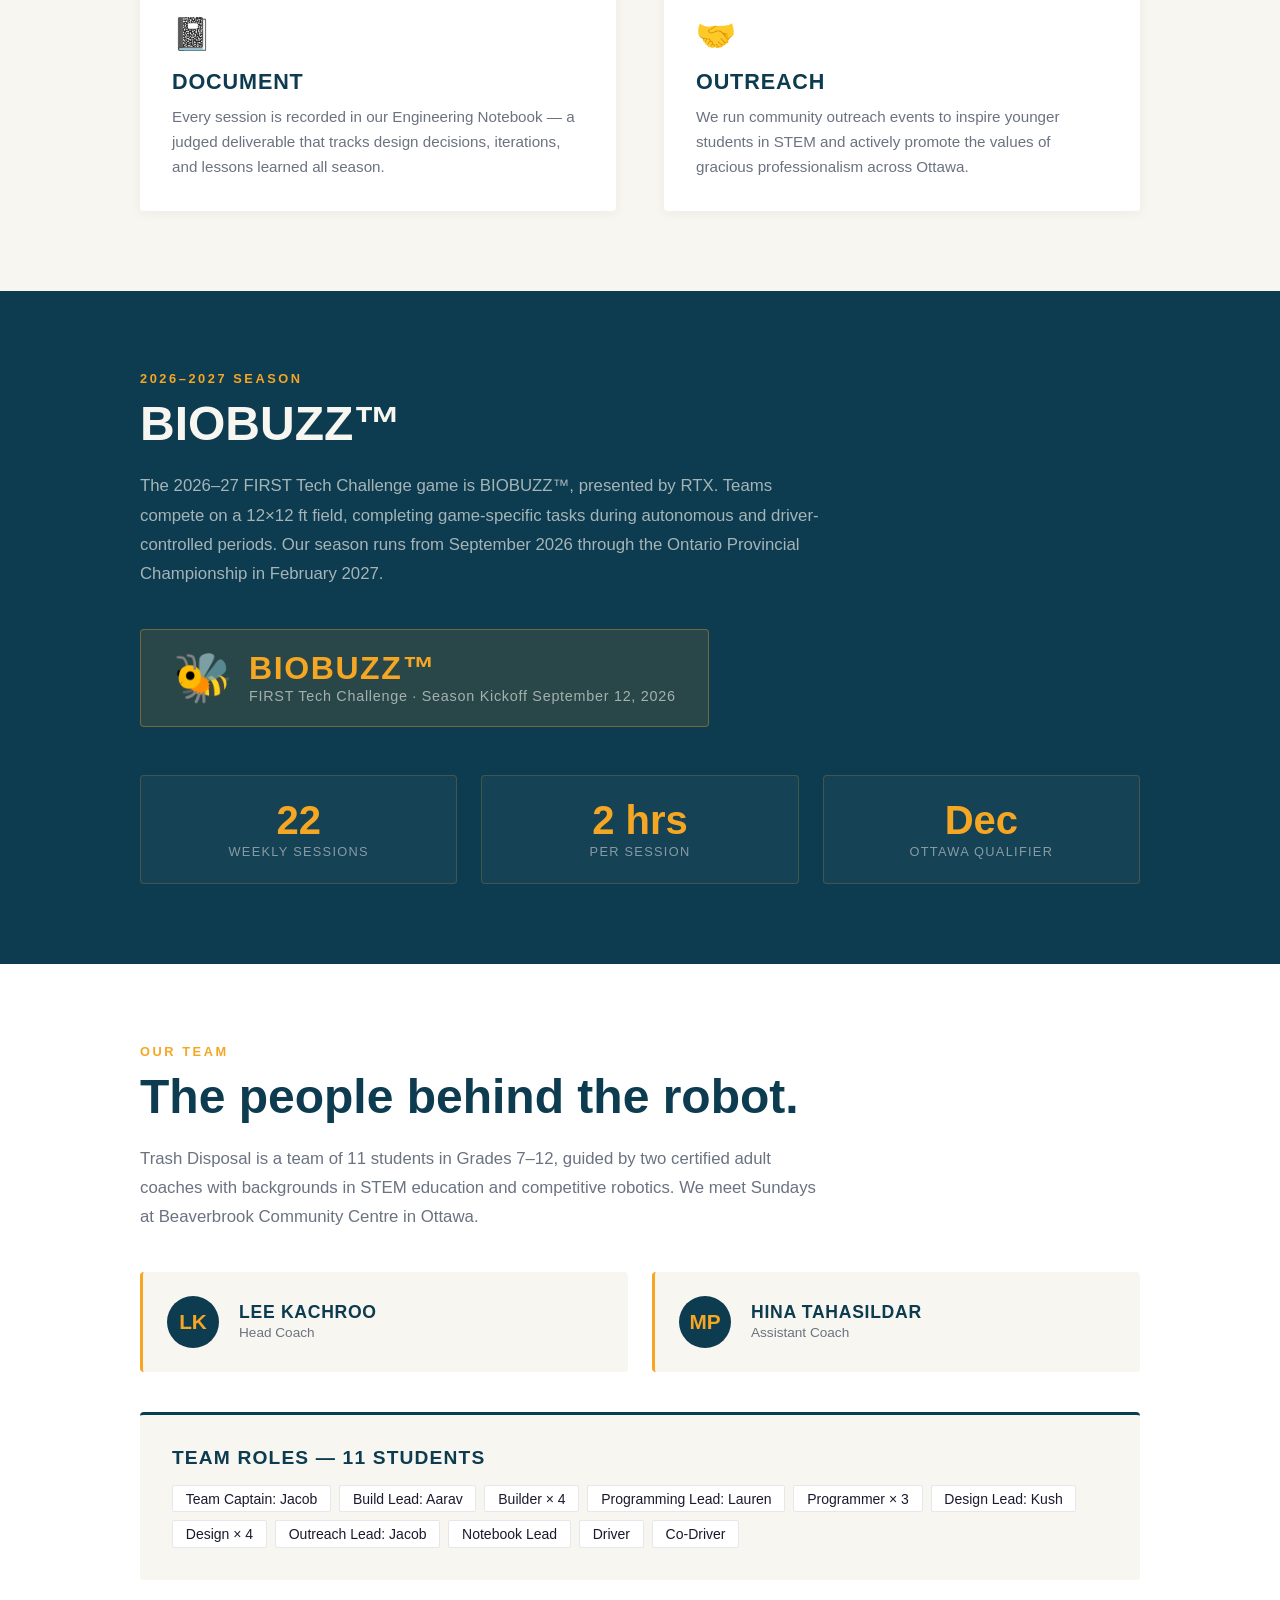
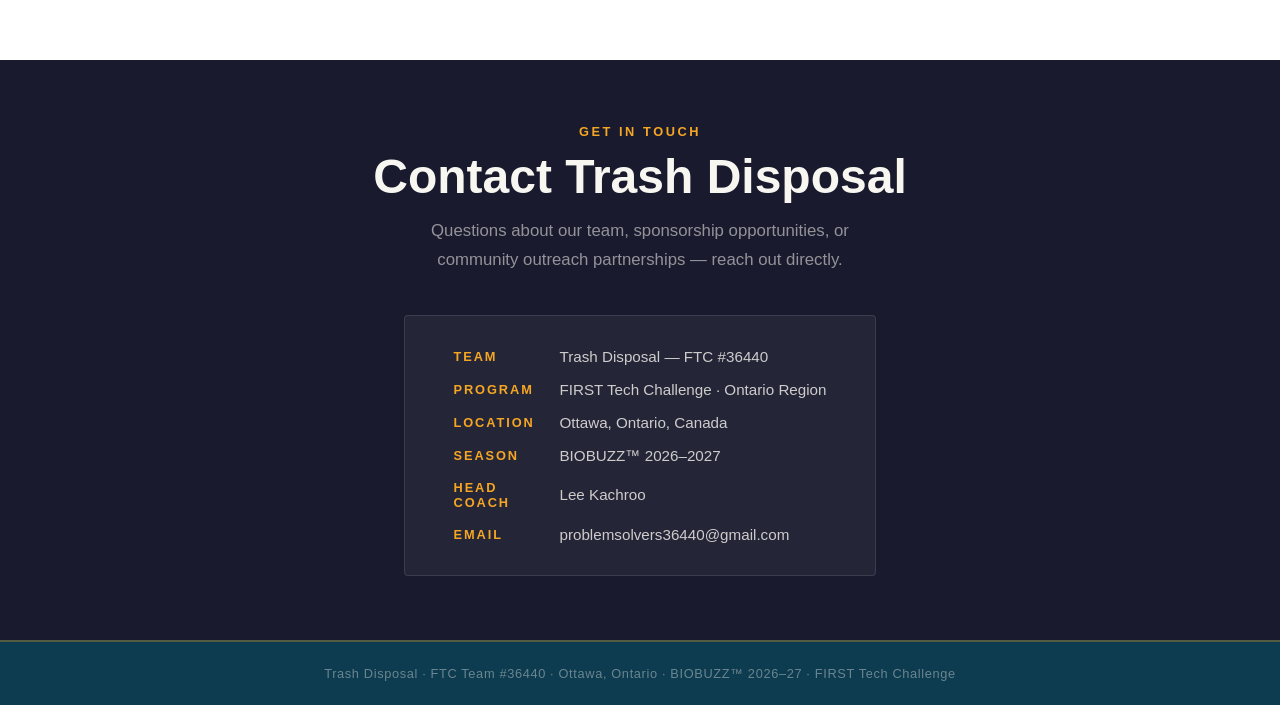
==== commit 40ddf346: "Update team roles in index.html" ====
--- a/index.html
+++ b/index.html
@@ -39,8 +39,8 @@
   }
   @keyframes sweep { 0%,100%{opacity:0.4} 50%{opacity:1} }
   .team_logo {
-  width: 250px;
-  max-height: 250px;
+  width: 150px;
+  max-height: 150px;
   object-fit: cover;
   border-radius: 50%;
   margin-bottom: 1.5rem;
@@ -272,11 +272,13 @@
       <h3>Team Roles — 11 Students</h3>
       <div class="member-tags">
         <span class="member-tag">Team Captain: Jacob</span>
-        <span class="member-tag">Build Lead</span>
-        <span class="member-tag">Builder × 2</span>
-        <span class="member-tag">Programming Lead</span>
-        <span class="member-tag">Programmer × 1</span>
-        <span class="member-tag">Outreach Lead</span>
+        <span class="member-tag">Build Lead: Aarav</span>
+        <span class="member-tag">Builder × 4</span>
+        <span class="member-tag">Programming Lead: Lauren</span>
+        <span class="member-tag">Programmer × 3</span>
+        <span class="member-tag">Design Lead: Kush</span>
+        <span class="member-tag">Design × 4</span>
+        <span class="member-tag">Outreach Lead: Jacob</span>
         <span class="member-tag">Notebook Lead</span>
         <span class="member-tag">Driver</span>
         <span class="member-tag">Co-Driver</span>
